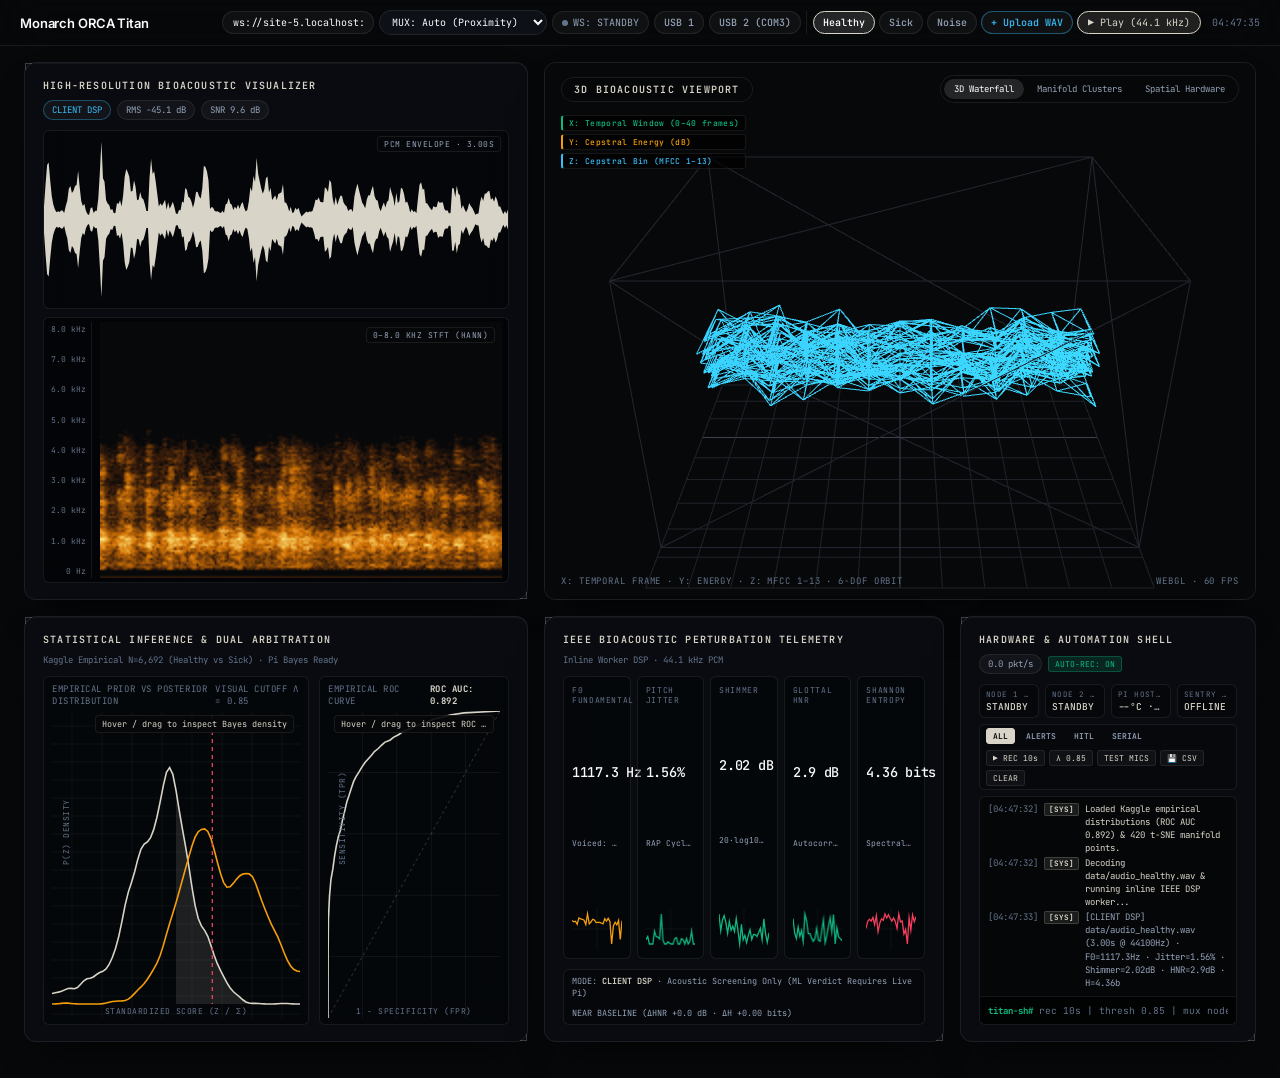
==== index2.html @ e2b6e558 "feat(frontend): deploy V14 Titan Sentry index.html and index2.html dashboards with 3D models and aud" ====
<!DOCTYPE html>
<html lang="en">
<head>
<meta charset="UTF-8">
<meta name="viewport" content="width=device-width, initial-scale=1.0, viewport-fit=cover">
<title>Monarch ORCA V14 Titan Sentry · Industrial Bioacoustic HUD</title>
<link rel="preconnect" href="https://fonts.googleapis.com">
<link href="https://fonts.googleapis.com/css2?family=Inter:wght@400;500;600;700&family=JetBrains+Mono:wght@400;500;600&display=swap" rel="stylesheet">
<!-- Local Three.js + Vendor Loaders + Draco (Offline Farm LAN Safe) -->
<script src="vendor/three.min.js"></script>
<script src="vendor/OrbitControls.js"></script>
<script src="vendor/DRACOLoader.js"></script>
<script src="vendor/GLTFLoader.js"></script>

<style>
:root {
  --bg-canvas: #07080a;
  --bg-panel: rgba(11, 14, 20, 0.78);
  --bg-pill: rgba(255, 255, 255, 0.04);
  --border-hairline: rgba(255, 255, 255, 0.08);
  --border-highlight: rgba(255, 255, 255, 0.16);
  --text-main: #f8fafc;
  --text-dim: #94a3b8;
  --text-mute: #64748b;
  --accent-bone: #d8d4c7;
  --accent-amber: #f59e0b;
  --accent-emerald: #10b981;
  --accent-rose: #f43f5e;
  --accent-cyan: #38bdf8;
  --accent-slate: #94a3b8;
  --font-sans: "Inter", -apple-system, BlinkMacSystemFont, "Segoe UI", Roboto, sans-serif;
  --font-mono: "JetBrains Mono", "SF Mono", "Fira Code", Consolas, monospace;
  --radius-panel: 12px;
  --radius-pill: 999px;
}
*, *::before, *::after { box-sizing: border-box; margin: 0; padding: 0; }
html, body {
  min-height: 100vh; height: auto; overflow-x: hidden; overflow-y: auto;
  background-color: var(--bg-canvas);
  color: var(--text-main); font-family: var(--font-sans);
  -webkit-font-smoothing: antialiased;
  padding-left: env(safe-area-inset-left);
  padding-right: env(safe-area-inset-right);
  padding-bottom: env(safe-area-inset-bottom);
}
body { display: flex; flex-direction: column; }
::-webkit-scrollbar { width: 3px; height: 3px; }
::-webkit-scrollbar-track { background: transparent; }
::-webkit-scrollbar-thumb { background: rgba(255, 255, 255, 0.12); border-radius: 99px; }

/* Top Titanium Header */
header {
  flex-shrink: 0; display: flex; justify-content: space-between; align-items: center;
  flex-wrap: wrap; row-gap: 8px; column-gap: 12px;
  padding: 10px 20px; border-bottom: 1px solid var(--border-hairline);
  background: rgba(7, 8, 10, 0.88); backdrop-filter: blur(24px); -webkit-backdrop-filter: blur(24px);
  z-index: 20; position: sticky; top: 0;
}
.brand { display: flex; align-items: center; gap: 12px; flex-shrink: 0; }
.brand h1 { font-size: 13px; font-weight: 600; letter-spacing: -0.01em; color: var(--text-main); white-space: nowrap; }
.brand h1 span { color: var(--accent-bone); font-weight: 400; }
.brand sub {
  font-size: 9px; color: var(--text-mute); font-family: var(--font-mono);
  letter-spacing: 0.08em; text-transform: uppercase; padding-left: 12px;
  border-left: 1px solid var(--border-hairline); white-space: nowrap;
}
.header-status {
  display: flex; align-items: center; justify-content: flex-end; gap: 5px;
  font-size: 10px; font-family: var(--font-mono);
  flex: 1 1 auto; min-width: 0; flex-wrap: wrap; max-width: 100%;
}
.ws-input {
  background: var(--bg-pill); border: 1px solid var(--border-hairline); color: var(--text-main);
  font-family: var(--font-mono); font-size: 10px; padding: 4px 10px; border-radius: var(--radius-pill);
  width: 152px; outline: none; transition: border-color 0.2s; flex-shrink: 0;
}
.ws-input:focus { border-color: var(--accent-bone); }
.select-ctl {
  background: #0d1016; border: 1px solid var(--border-hairline); color: var(--text-main);
  font-family: var(--font-mono); font-size: 10px; padding: 4px 8px; border-radius: var(--radius-pill);
  outline: none; cursor: pointer; flex-shrink: 0; max-width: 168px;
}
.badge {
  display: inline-flex; align-items: center; gap: 5px; padding: 4px 9px; cursor: pointer;
  border-radius: var(--radius-pill); border: 1px solid var(--border-hairline);
  background: var(--bg-pill); font-size: 10px; color: var(--text-dim); transition: all 0.2s;
  flex-shrink: 0; user-select: none;
}
.badge .dot { width: 6px; height: 6px; border-radius: 50%; background: var(--text-mute); }
.badge.live { border-color: rgba(16, 185, 129, 0.4); color: var(--accent-emerald); background: rgba(16, 185, 129, 0.06); }
.badge.live .dot { background: var(--accent-emerald); box-shadow: 0 0 8px var(--accent-emerald); }
.badge.warn .dot { background: var(--accent-amber); }

.btn-ctrl {
  font-family: var(--font-mono); font-size: 10px; font-weight: 500;
  padding: 4px 9px; border-radius: var(--radius-pill); cursor: pointer;
  border: 1px solid var(--border-hairline); background: var(--bg-pill); color: var(--text-dim);
  transition: all 0.2s; flex-shrink: 0;
}
.btn-ctrl:hover { background: rgba(255, 255, 255, 0.08); color: var(--text-main); border-color: var(--border-highlight); }
.btn-ctrl.active { border-color: var(--accent-bone); color: #fff; background: rgba(255, 255, 255, 0.12); }
.btn-ctrl.unsupported { opacity: 0.42; border-style: dashed; }
.sample-group { display: flex; flex-wrap: wrap; align-items: center; gap: 4px; border-left: 1px solid var(--border-hairline); padding-left: 6px; max-width: 100%; min-width: 0; }
.btn-play {
  background: rgba(216, 212, 199, 0.12); border: 1px solid var(--accent-bone); color: var(--accent-bone);
  font-family: var(--font-mono); font-size: 10px; padding: 4px 10px; border-radius: var(--radius-pill);
  cursor: pointer; flex-shrink: 0; transition: all 0.2s;
}
.btn-play:hover { background: var(--accent-bone); color: #07080a; }
#clock { color: var(--text-mute); padding-left: 6px; flex-shrink: 0; }

/* 12-Column Industrial Bento Grid (Exact Desktop Vibe Preserved) */
.main-grid {
  flex: 1; display: grid;
  grid-template-columns: repeat(12, 1fr);
  grid-template-rows: auto auto;
  gap: 16px; padding: 16px 24px 36px; min-height: 900px;
}
.panel {
  display: flex; flex-direction: column; gap: 10px; min-height: 380px; min-width: 0;
  background: var(--bg-panel); backdrop-filter: blur(28px); -webkit-backdrop-filter: blur(28px);
  border: 1px solid var(--border-hairline); border-radius: var(--radius-panel);
  padding: 16px 18px; position: relative;
  box-shadow: inset 0 1px 0 0 rgba(255, 255, 255, 0.04), 0 20px 40px -20px rgba(0, 0, 0, 0.85);
}
.panel-q1, .panel-q2 { min-height: 440px; }
.panel-q3, .panel-q4, .panel-q5 { min-height: 380px; }
.panel::before, .panel::after {
  content: ""; position: absolute; width: 7px; height: 7px; pointer-events: none;
}
.panel::before { top: 0; left: 0; border-top: 1px solid rgba(255,255,255,0.22); border-left: 1px solid rgba(255,255,255,0.22); }
.panel::after { bottom: 0; right: 0; border-bottom: 1px solid rgba(255,255,255,0.22); border-right: 1px solid rgba(255,255,255,0.22); }

/* Bento Cell Placement */
.panel-q1 { grid-column: 1 / 6; grid-row: 1; }
.panel-q2 { grid-column: 6 / 13; grid-row: 1; padding: 0; overflow: hidden; }
.panel-q3 { grid-column: 1 / 6; grid-row: 2; }
.panel-q4 { grid-column: 6 / 10; grid-row: 2; }
.panel-q5 { grid-column: 10 / 13; grid-row: 2; }

.panel-head {
  display: flex; justify-content: space-between; align-items: center; gap: 8px; flex-shrink: 0; flex-wrap: wrap;
}
.panel-head h2 {
  font-size: 10px; font-weight: 600; text-transform: uppercase;
  letter-spacing: 0.12em; color: var(--accent-bone); font-family: var(--font-mono);
}
.panel-meta { font-size: 9px; font-family: var(--font-mono); color: var(--text-mute); }
.badges-row { display: flex; gap: 6px; align-items: center; flex-wrap: wrap; }
.metric-pill {
  font-size: 9px; font-family: var(--font-mono); padding: 3px 8px; border-radius: var(--radius-pill);
  border: 1px solid var(--border-hairline); background: var(--bg-pill); color: var(--text-dim);
}
.metric-pill.mode-live { border-color: rgba(16,185,129,0.35); color: var(--accent-emerald); }
.metric-pill.mode-dsp { border-color: rgba(56,189,248,0.35); color: var(--accent-cyan); }

/* Q1: Bioacoustic Visualizer */
.q1-content {
  flex: 1; display: flex; flex-direction: column; gap: 8px; min-height: 0;
}
.waveform-box {
  flex: 1; min-height: 90px; position: relative; border-radius: 6px;
  background: rgba(0, 0, 0, 0.45); border: 1px solid var(--border-hairline); overflow: hidden;
}
#waveformCanvas { width: 100%; height: 100%; display: block; }
.drop-hint {
  position: absolute; inset: 0; display: none; align-items: center; justify-content: center;
  background: rgba(7, 8, 10, 0.88); border: 1.5px dashed var(--accent-bone);
  font-family: var(--font-mono); font-size: 10px; color: var(--accent-bone);
  letter-spacing: 0.08em; text-transform: uppercase; pointer-events: none; z-index: 10;
  border-radius: 6px;
}
.waveform-box.drag-over .drop-hint { display: flex; }
.q1-mode-tag {
  position: absolute; top: 5px; right: 7px; font-family: var(--font-mono); font-size: 8px;
  padding: 2px 6px; border-radius: 4px; background: rgba(7, 8, 10, 0.82);
  border: 1px solid var(--border-hairline); color: var(--text-dim); pointer-events: none;
  letter-spacing: 0.06em; text-transform: uppercase;
}

.spectrogram-box {
  flex: 1.45; min-height: 150px; display: flex; gap: 8px; position: relative;
  border-radius: 6px; background: rgba(0, 0, 0, 0.55); border: 1px solid var(--border-hairline);
  padding: 4px 6px; overflow: hidden;
}
.freq-scale {
  width: 42px; display: flex; flex-direction: column; justify-content: space-between;
  font-size: 8px; font-family: var(--font-mono); color: var(--text-mute); text-align: right;
  padding: 2px 5px 2px 0; border-right: 1px solid var(--border-hairline); user-select: none; flex-shrink: 0;
}
.spec-canvas-wrap { flex: 1; position: relative; overflow: hidden; height: 100%; min-width: 0; }
#spectrogramCanvas { width: 100%; height: 100%; display: block; image-rendering: pixelated; }

/* Q2: 3D Bioacoustic Viewport */
.panel-q2 .panel-head {
  position: absolute; top: 12px; left: 16px; right: 16px; z-index: 10; pointer-events: none;
}
.panel-q2 .panel-head h2 {
  background: rgba(7, 8, 10, 0.78); backdrop-filter: blur(12px); -webkit-backdrop-filter: blur(12px);
  padding: 5px 12px; border-radius: var(--radius-pill); border: 1px solid var(--border-hairline);
}
.q2-controls-right { display: flex; align-items: center; gap: 6px; pointer-events: auto; flex-wrap: wrap; }
.mode-tabs {
  display: flex; gap: 3px; pointer-events: auto;
  background: rgba(7, 8, 10, 0.78); backdrop-filter: blur(16px); -webkit-backdrop-filter: blur(16px);
  padding: 3px; border-radius: var(--radius-pill); border: 1px solid var(--border-hairline);
}
.mode-tab {
  font-family: var(--font-mono); font-size: 9px; padding: 4px 10px; border-radius: var(--radius-pill);
  background: transparent; color: var(--text-dim); border: none; cursor: pointer; transition: all 0.2s;
}
.mode-tab:hover { color: var(--text-main); }
.mode-tab.active { background: rgba(255, 255, 255, 0.12); color: #fff; }
.orbit-lock-btn {
  display: none; font-family: var(--font-mono); font-size: 9px; padding: 5px 10px;
  border-radius: var(--radius-pill); border: 1px solid var(--border-hairline);
  background: rgba(7, 8, 10, 0.85); color: var(--text-dim); cursor: pointer;
}
.orbit-lock-btn.unlocked { border-color: var(--accent-emerald); color: var(--accent-emerald); }
body.is-coarse .orbit-lock-btn { display: inline-flex; align-items: center; gap: 4px; }

.viewport-3d { position: relative; width: 100%; height: 100%; flex: 1; outline: none; min-height: 440px; }
#threeCanvas { width: 100%; height: 100%; display: block; outline: none; }
body.is-coarse #threeCanvas.scroll-safe { touch-action: pan-y; }
#fallback2DCanvas { position: absolute; inset: 0; width: 100%; height: 100%; display: none; }
.viewport-reticle {
  position: absolute; bottom: 12px; left: 16px; right: 16px; font-family: var(--font-mono);
  font-size: 9px; color: var(--text-mute); pointer-events: none; letter-spacing: 0.10em;
  display: flex; justify-content: space-between; gap: 8px; flex-wrap: wrap;
}
.axis-3d-labels {
  position: absolute; top: 52px; left: 16px; display: flex; flex-direction: column; gap: 3px;
  pointer-events: none; z-index: 10;
}
.axis-3d {
  font-family: var(--font-mono); font-size: 8px; font-weight: 500;
  padding: 2px 6px; border-radius: 3px; background: rgba(0, 0, 0, 0.65);
  border: 1px solid var(--border-hairline); letter-spacing: 0.04em;
}
.axis-3d.x { color: var(--accent-emerald); border-left: 2px solid var(--accent-emerald); }
.axis-3d.y { color: var(--accent-amber); border-left: 2px solid var(--accent-amber); }
.axis-3d.z { color: var(--accent-cyan); border-left: 2px solid var(--accent-cyan); }

/* Q3: Statistical Inference & Dual Arbitration */
.q3-split {
  flex: 1; display: grid; grid-template-columns: 1.4fr 1fr; gap: 10px; min-height: 0;
}
.chart-box {
  display: flex; flex-direction: column; gap: 4px; min-height: 220px; min-width: 0;
  background: rgba(0, 0, 0, 0.4); border: 1px solid var(--border-hairline);
  border-radius: 6px; padding: 6px 8px; position: relative;
}
.chart-title {
  font-size: 9px; font-family: var(--font-mono); color: var(--text-mute);
  text-transform: uppercase; letter-spacing: 0.06em; display: flex; justify-content: space-between; gap: 6px;
}
.chart-canvas-wrap { flex: 1; min-height: 0; position: relative; touch-action: none; }
.chart-canvas-wrap canvas { width: 100%; height: 100%; display: block; cursor: crosshair; }

.axis-lbl-x {
  position: absolute; bottom: 2px; left: 50%; transform: translateX(-50%);
  font-family: var(--font-mono); font-size: 8px; color: var(--text-mute);
  text-transform: uppercase; letter-spacing: 0.06em; pointer-events: none; white-space: nowrap;
}
.axis-lbl-y {
  position: absolute; top: 50%; left: 14px; transform: translateY(-50%) rotate(-90deg);
  transform-origin: left center; font-family: var(--font-mono); font-size: 8px;
  color: var(--text-mute); text-transform: uppercase; letter-spacing: 0.06em; pointer-events: none; white-space: nowrap;
}
.chart-inspect-badge {
  position: absolute; top: 4px; right: 6px; max-width: calc(100% - 12px);
  background: rgba(7, 8, 10, 0.92); border: 1px solid var(--border-hairline);
  padding: 2px 6px; border-radius: 4px; font-family: var(--font-mono); font-size: 8.5px;
  color: var(--accent-bone); pointer-events: none; z-index: 5; white-space: nowrap;
  overflow: hidden; text-overflow: ellipsis;
}

/* Q4: IEEE Bioacoustic Perturbation Telemetry Cards */
.perturbation-grid {
  flex: 1; display: grid; grid-template-columns: repeat(5, 1fr); gap: 6px; min-height: 0;
}
.p-card {
  display: flex; flex-direction: column; justify-content: space-between; min-width: 0;
  background: rgba(0, 0, 0, 0.4); border: 1px solid var(--border-hairline);
  border-radius: 6px; padding: 8px; position: relative; min-height: 0;
}
.p-name { font-size: 8px; font-family: var(--font-mono); color: var(--text-mute); text-transform: uppercase; letter-spacing: 0.08em; }
.p-val { font-size: 13.5px; font-weight: 500; font-family: var(--font-mono); color: var(--text-main); letter-spacing: -0.02em; margin: 2px 0; white-space: nowrap; }
.p-sub { font-size: 8px; font-family: var(--font-mono); color: var(--text-dim); white-space: nowrap; overflow: hidden; text-overflow: ellipsis; }
.p-sparkline-wrap { height: 42px; width: 100%; margin-top: 4px; position: relative; }
.p-sparkline-wrap canvas { width: 100%; height: 100%; display: block; }
.screening-strip {
  display: flex; justify-content: space-between; align-items: center; gap: 8px;
  padding: 5px 8px; border-radius: 6px; background: rgba(0, 0, 0, 0.35);
  border: 1px solid var(--border-hairline); font-family: var(--font-mono); font-size: 8.5px;
  color: var(--text-dim); flex-shrink: 0; flex-wrap: wrap;
}
.screening-strip strong { color: var(--accent-bone); font-weight: 600; }
.screening-strip.alarm { border-color: rgba(244, 63, 94, 0.45); background: rgba(244, 63, 94, 0.08); }
.screening-strip.alarm strong { color: var(--accent-rose); }
.screening-strip.live-ok { border-color: rgba(16, 185, 129, 0.35); background: rgba(16, 185, 129, 0.06); }
.screening-strip.live-ok strong { color: var(--accent-emerald); }

/* Q5: Hardware Status & Automation Terminal Shell */
.q5-stack {
  flex: 1; display: flex; flex-direction: column; gap: 6px; min-height: 0;
}
.hw-strip {
  display: grid; grid-template-columns: repeat(4, 1fr); gap: 6px; flex-shrink: 0;
}
.hw-card {
  background: rgba(0, 0, 0, 0.35); border: 1px solid var(--border-hairline);
  border-radius: 6px; padding: 4px 6px; font-family: var(--font-mono); min-width: 0;
}
.hw-card .hw-lbl { font-size: 7.5px; color: var(--text-mute); text-transform: uppercase; letter-spacing: 0.05em; white-space: nowrap; overflow: hidden; text-overflow: ellipsis; }
.hw-card .hw-val { font-size: 9.5px; color: var(--accent-bone); font-weight: 500; margin-top: 1px; white-space: nowrap; overflow: hidden; text-overflow: ellipsis; }

/* Inline Dual HITL Banner (Hidden Until Pi Sends hitl.active === true) */
.hitl-banner {
  display: none; align-items: center; justify-content: space-between; gap: 6px; flex-wrap: wrap;
  padding: 5px 8px; border-radius: 6px; flex-shrink: 0;
  background: rgba(245, 158, 11, 0.12); border: 1px solid rgba(245, 158, 11, 0.45);
  font-family: var(--font-mono); font-size: 8.5px; color: var(--accent-amber);
}
.hitl-banner.active { display: flex; }
.hitl-actions { display: flex; gap: 4px; }
.hitl-btn {
  font-family: var(--font-mono); font-size: 8px; font-weight: 600; padding: 2px 7px;
  border-radius: 4px; cursor: pointer; border: 1px solid var(--border-highlight);
  background: rgba(0,0,0,0.55); color: var(--text-main);
}
.hitl-btn.h:hover { border-color: var(--accent-emerald); color: var(--accent-emerald); }
.hitl-btn.s:hover { border-color: var(--accent-rose); color: var(--accent-rose); }
.hitl-btn.n:hover { border-color: var(--accent-slate); color: var(--accent-slate); }

/* Control Strip: Filter Tabs & Macro Bar */
.term-controls-strip {
  display: flex; justify-content: space-between; align-items: center; gap: 6px; flex-shrink: 0; flex-wrap: wrap;
  background: rgba(0, 0, 0, 0.25); border: 1px solid var(--border-hairline); border-radius: 5px; padding: 3px 6px;
}
.term-tab-row { display: flex; gap: 4px; }
.term-tab {
  background: transparent; border: 1px solid transparent; color: var(--text-dim);
  font-family: var(--font-mono); font-size: 8px; font-weight: 600; padding: 2px 6px;
  border-radius: 3px; cursor: pointer; text-transform: uppercase; transition: all 0.15s ease;
}
.term-tab:hover { color: var(--accent-bone); border-color: rgba(255,255,255,0.1); }
.term-tab.active { background: var(--accent-bone); color: #000; border-color: var(--accent-bone); }

.term-macro-row { display: flex; gap: 4px; flex-wrap: wrap; }
.macro-btn {
  background: rgba(255, 255, 255, 0.04); border: 1px solid var(--border-hairline);
  color: var(--accent-bone); font-family: var(--font-mono); font-size: 8px;
  padding: 2px 6px; border-radius: 3px; cursor: pointer; transition: all 0.15s ease;
  white-space: nowrap;
}
.macro-btn:hover { background: rgba(255, 255, 255, 0.1); border-color: var(--accent-bone); }
.macro-btn:active { transform: translateY(1px); }

/* Integrated Terminal Shell */
.terminal-shell {
  flex: 1; min-height: 150px; background: rgba(5, 6, 8, 0.85); border: 1px solid var(--border-hairline);
  border-radius: 6px; display: flex; flex-direction: column; overflow: hidden;
}
.term-log-stream {
  flex: 1; min-height: 0; padding: 6px 8px; font-family: var(--font-mono); font-size: 9px;
  line-height: 1.45; overflow-y: auto; display: flex; flex-direction: column; gap: 2px;
}
.term-line { display: flex; align-items: flex-start; gap: 6px; word-break: break-word; }
.term-line .term-ts { color: var(--text-mute); flex-shrink: 0; }
.term-line .term-tag {
  font-size: 7.5px; font-weight: 700; padding: 0 4px; border-radius: 2px;
  text-transform: uppercase; flex-shrink: 0; line-height: 1.4;
}
.term-tag-sys { background: rgba(216, 212, 199, 0.1); color: var(--accent-bone); border: 1px solid rgba(216, 212, 199, 0.2); }
.term-tag-alarm { background: rgba(244, 63, 94, 0.2); color: var(--accent-rose); border: 1px solid rgba(244, 63, 94, 0.4); }
.term-tag-hitl { background: rgba(245, 158, 11, 0.2); color: var(--accent-amber); border: 1px solid rgba(245, 158, 11, 0.4); }
.term-tag-serial { background: rgba(56, 189, 248, 0.15); color: var(--accent-cyan); border: 1px solid rgba(56, 189, 248, 0.3); }
.term-tag-cmd { background: rgba(16, 185, 129, 0.18); color: var(--accent-emerald); border: 1px solid rgba(16, 185, 129, 0.3); }

.term-msg { flex: 1; color: var(--text-dim); white-space: pre-wrap; }
.term-msg-alarm { color: var(--accent-rose); font-weight: 500; }
.term-msg-cmd { color: var(--accent-emerald); }
.term-msg-info { color: var(--accent-bone); }

/* Interactive CLI Prompt Bar */
.term-cli-bar {
  height: 28px; flex-shrink: 0; display: flex; align-items: center; gap: 6px;
  background: rgba(0, 0, 0, 0.7); border-top: 1px solid var(--border-hairline); padding: 0 8px;
}
.cli-prompt { font-family: var(--font-mono); font-size: 9px; font-weight: 700; color: var(--accent-emerald); user-select: none; }
.term-cli-input {
  flex: 1; background: transparent; border: none; outline: none; min-width: 0;
  font-family: var(--font-mono); font-size: 9.5px; color: var(--accent-bone);
}
.term-cli-input::placeholder { color: var(--text-mute); }

/* Laptop Header Fit (1200px - 1720px) */
@media (max-width: 1720px) {
  .brand sub { display: none; }
}
@media (max-width: 1400px) {
  .brand h1 span { display: none; }
}

/* Tablet Responsive (768px - 1199px) */
@media (max-width: 1199px) {
  header { flex-direction: column; align-items: stretch; padding: 10px 16px; gap: 8px; }
  .header-status { justify-content: flex-start; max-width: 100%; }
  .brand sub { display: none; }
  .brand h1 span { display: inline; }
  .sample-group { border-left: none; padding-left: 0; }
  .main-grid {
    grid-template-columns: repeat(2, 1fr);
    grid-template-rows: auto;
    padding: 12px 16px 28px; gap: 12px; min-height: auto;
  }
  .panel-q1 { grid-column: 1 / 2; grid-row: auto; min-height: 360px; }
  .panel-q2 { grid-column: 2 / 3; grid-row: auto; min-height: 360px; }
  .panel-q3 { grid-column: 1 / 3; grid-row: auto; min-height: 320px; }
  .panel-q4 { grid-column: 1 / 3; grid-row: auto; min-height: 240px; }
  .panel-q5 { grid-column: 1 / 3; grid-row: auto; min-height: 340px; }
  .viewport-3d { min-height: 360px; }
}

/* Mobile Responsive (< 768px — iPhone / Android / Small Screens) */
@media (max-width: 767px) {
  header { padding: 10px 12px; }
  .brand h1 { font-size: 12px; }
  .ws-input { width: 145px; }
  .main-grid {
    display: flex; flex-direction: column; padding: 10px 12px 24px; gap: 12px; min-height: auto;
  }
  .panel { padding: 12px; min-height: auto; }
  .panel-q1 { min-height: 340px; }
  .panel-q2 { min-height: 340px; padding: 0; }
  .viewport-3d { min-height: 340px; }
  .axis-3d-labels { top: 82px; left: 10px; }
  .q3-split { grid-template-columns: 1fr; gap: 8px; }
  .chart-box { min-height: 205px; }
  .perturbation-grid { grid-template-columns: repeat(2, 1fr); }
  .perturbation-grid .p-card:last-child { grid-column: 1 / -1; }
  .hw-strip { grid-template-columns: repeat(2, 1fr); }
  .terminal-shell { min-height: 200px; }
}
</style>
</head>
<body>

<header>
  <div class="brand">
    <h1>Monarch ORCA Titan <span>· Industrial Bioacoustic HUD</span></h1>
    <sub>IEEE 80-DSP · Three.js WebGL · Posterior Bayesian Engine</sub>
  </div>
  <div class="header-status">
    <input type="text" id="wsHost" class="ws-input" placeholder="ws://127.0.0.1:5000" spellcheck="false" title="Raspberry Pi WebSocket Host (saved locally)" />
    <select id="muxSelect" class="select-ctl" title="Audio Ingestion MUX Channel">
      <option value="auto">MUX: Auto (Proximity)</option>
      <option value="force_pi">MUX: Mic 1 (Pi USB)</option>
      <option value="force_node1">MUX: Mic 2 (ESP-1 I2S)</option>
      <option value="force_node2">MUX: Mic 3 (ESP-2 COM3)</option>
    </select>
    <div class="badge" id="wsBadge" title="Click to reconnect"><span class="dot"></span><span id="wsText">WS: STANDBY</span></div>
    <button class="btn-ctrl" id="btnUsb1">USB 1</button>
    <button class="btn-ctrl" id="btnUsb2">USB 2 (COM3)</button>

    <!-- Offline WAV DSP & Custom Upload -->
    <div class="sample-group">
      <button class="btn-ctrl active" data-sample="healthy" id="sampleHealthy">Healthy</button>
      <button class="btn-ctrl" data-sample="sick" id="sampleSick">Sick</button>
      <button class="btn-ctrl" data-sample="noise" id="sampleNoise">Noise</button>
      <button class="btn-ctrl" id="btnUploadWav" title="Upload WAV/MP3/OGG/FLAC for real browser IEEE DSP" style="border-color:rgba(56,189,248,0.4); color:#38bdf8;">+ Upload WAV</button>
      <input type="file" id="audioFileInput" accept=".wav,.mp3,.ogg,.flac,audio/*" style="display:none;" />
      <button class="btn-play" id="btnAudioPlay">▶ Play (16 kHz)</button>
    </div>
    <span id="clock">--:--:--</span>
  </div>
</header>

<div class="main-grid">
  <!-- QUADRANT 1: HIGH-RESOLUTION BIOACOUSTIC VISUALIZER -->
  <div class="panel panel-q1">
    <div class="panel-head">
      <h2>High-Resolution Bioacoustic Visualizer</h2>
      <div class="badges-row">
        <span class="metric-pill mode-dsp" id="badgeSourceMode">CLIENT DSP</span>
        <span class="metric-pill" id="badgeRms">RMS -- dB</span>
        <span class="metric-pill" id="badgeSnr">SNR -- dB</span>
      </div>
    </div>
    <div class="q1-content">
      <div class="waveform-box" id="waveformDropZone" title="Drop WAV/MP3 file here to run browser IEEE DSP">
        <canvas id="waveformCanvas"></canvas>
        <div class="q1-mode-tag" id="q1WaveTag">PCM ENVELOPE</div>
        <div class="drop-hint" id="dropHint">Drop WAV / MP3 to Run IEEE DSP</div>
      </div>
      <div class="spectrogram-box">
        <div class="freq-scale" id="freqScale">
          <span>8 kHz</span><span>7 kHz</span><span>6 kHz</span><span>5 kHz</span>
          <span>4 kHz</span><span>3 kHz</span><span>2 kHz</span><span>1 kHz</span><span>0 Hz</span>
        </div>
        <div class="spec-canvas-wrap">
          <canvas id="spectrogramCanvas"></canvas>
          <div class="q1-mode-tag" id="q1SpecTag">0–8 kHz STFT (HANN)</div>
        </div>
      </div>
    </div>
  </div>

  <!-- QUADRANT 2: 3D BIOACOUSTIC VIEWPORT -->
  <div class="panel panel-q2">
    <div class="panel-head">
      <h2>3D Bioacoustic Viewport</h2>
      <div class="q2-controls-right">
        <button class="orbit-lock-btn" id="btnOrbitLock" title="Enable/disable touch 3D orbit so page scroll stays free">Orbit: OFF</button>
        <div class="mode-tabs">
          <button class="mode-tab active" data-mode="waterfall">3D Waterfall</button>
          <button class="mode-tab" data-mode="manifold">Manifold Clusters</button>
          <button class="mode-tab" data-mode="hardware">Spatial Hardware</button>
        </div>
      </div>
    </div>
    <div class="viewport-3d" id="viewport3D">
      <canvas id="threeCanvas"></canvas>
      <canvas id="fallback2DCanvas"></canvas>
      <div class="axis-3d-labels" id="axis3DLabels">
        <span class="axis-3d x">X: Temporal Window (0–40 frames)</span>
        <span class="axis-3d y">Y: Cepstral Energy (dB)</span>
        <span class="axis-3d z">Z: Cepstral Bin (MFCC 1–13)</span>
      </div>
      <div class="viewport-reticle">
        <span id="reticleLeft">X: TEMPORAL FRAME · Y: ENERGY · Z: MFCC 1–13 · 6-DOF ORBIT</span>
        <span id="reticleRight">WEBGL STANDBY</span>
      </div>
    </div>
  </div>

  <!-- QUADRANT 3: STATISTICAL INFERENCE & DUAL ARBITRATION -->
  <div class="panel panel-q3">
    <div class="panel-head">
      <h2>Statistical Inference &amp; Dual Arbitration</h2>
      <span class="panel-meta" id="q3MetaBadge">Kaggle Empirical N=6,692 (Healthy vs Sick) · Pi Bayes Ready</span>
    </div>
    <div class="q3-split">
      <div class="chart-box">
        <div class="chart-title">
          <span>Empirical Prior vs Posterior Distribution</span>
          <span id="lblThreshold">Visual Cutoff λ = 0.85</span>
        </div>
        <div class="chart-canvas-wrap">
          <canvas id="gaussianCanvas"></canvas>
          <div class="axis-lbl-y">p(z) Density</div>
          <div class="axis-lbl-x">Standardized Score (z / σ)</div>
          <div class="chart-inspect-badge" id="inspectGaussian">Hover / drag to inspect Bayes density</div>
        </div>
      </div>
      <div class="chart-box">
        <div class="chart-title">
          <span>Empirical ROC Curve</span>
          <strong id="lblAuc" style="color:var(--accent-bone)">ROC AUC: --</strong>
        </div>
        <div class="chart-canvas-wrap">
          <canvas id="rocCanvas"></canvas>
          <div class="axis-lbl-y">Sensitivity (TPR)</div>
          <div class="axis-lbl-x">1 - Specificity (FPR)</div>
          <div class="chart-inspect-badge" id="inspectRoc">Hover / drag to inspect ROC point</div>
        </div>
      </div>
    </div>
  </div>

  <!-- QUADRANT 4: IEEE BIOACOUSTIC PERTURBATION TELEMETRY -->
  <div class="panel panel-q4">
    <div class="panel-head">
      <h2>IEEE Bioacoustic Perturbation Telemetry</h2>
      <span class="panel-meta" id="q4MetaBadge">Inline Worker DSP · 200–3000 Hz Avian</span>
    </div>
    <div class="perturbation-grid">
      <div class="p-card">
        <span class="p-name">F0 Fundamental</span>
        <span class="p-val" id="valF0">-- Hz</span>
        <span class="p-sub" id="subVoiced">Voiced: --%</span>
        <div class="p-sparkline-wrap"><canvas id="sparkF0"></canvas></div>
      </div>
      <div class="p-card">
        <span class="p-name">Pitch Jitter</span>
        <span class="p-val" id="valJitter">--%</span>
        <span class="p-sub">RAP Cycle-to-Cycle</span>
        <div class="p-sparkline-wrap"><canvas id="sparkJitter"></canvas></div>
      </div>
      <div class="p-card">
        <span class="p-name">Shimmer</span>
        <span class="p-val" id="valShimmer">-- dB</span>
        <span class="p-sub" id="subShimmer">20·log10 Amplitude</span>
        <div class="p-sparkline-wrap"><canvas id="sparkShimmer"></canvas></div>
      </div>
      <div class="p-card">
        <span class="p-name">Glottal HNR</span>
        <span class="p-val" id="valHnr">-- dB</span>
        <span class="p-sub">Autocorr Boersma</span>
        <div class="p-sparkline-wrap"><canvas id="sparkHnr"></canvas></div>
      </div>
      <div class="p-card">
        <span class="p-name">Shannon Entropy</span>
        <span class="p-val" id="valEntropy">-- bits</span>
        <span class="p-sub" id="subEntropy">Spectral Complexity</span>
        <div class="p-sparkline-wrap"><canvas id="sparkEntropy"></canvas></div>
      </div>
    </div>
    <div class="screening-strip" id="screeningStrip">
      <span id="screeningLeft">MODE: <strong>CLIENT DSP</strong> · Acoustic Screening Only (ML Verdict Requires Live Pi)</span>
      <span id="screeningRight">Deviation vs Healthy: --</span>
    </div>
  </div>

  <!-- QUADRANT 5: HARDWARE TELEMETRY & AUTOMATION SHELL -->
  <div class="panel panel-q5">
    <div class="panel-head">
      <h2>Hardware &amp; Automation Shell</h2>
      <div class="badges-row">
        <span class="metric-pill" id="termPktRate">0.0 pkt/s</span>
        <button class="macro-btn" id="btnAutoRec" style="background:rgba(16,185,129,0.15); color:var(--accent-emerald); border-color:rgba(16,185,129,0.3);">AUTO-REC: ON</button>
      </div>
    </div>
    <div class="q5-stack">
      <div class="hw-strip">
        <div class="hw-card">
          <div class="hw-lbl">Node 1 (ESP-S3)</div>
          <div class="hw-val" id="hwNode1">STANDBY</div>
        </div>
        <div class="hw-card">
          <div class="hw-lbl">Node 2 (COM3)</div>
          <div class="hw-val" id="hwNode2">STANDBY</div>
        </div>
        <div class="hw-card">
          <div class="hw-lbl">Pi Host Load</div>
          <div class="hw-val" id="hwPiLoad">--°C · --%</div>
        </div>
        <div class="hw-card">
          <div class="hw-lbl">Sentry Engine</div>
          <div class="hw-val" id="hwUptime">OFFLINE</div>
        </div>
      </div>

      <!-- Dual HITL Active Learning Bar (visible only when Pi requests verification) -->
      <div class="hitl-banner" id="hitlBanner">
        <span id="hitlText">HITL VERIFY · -- (10s)</span>
        <div class="hitl-actions">
          <button class="hitl-btn h" data-hitl="HEALTHY">H · Healthy</button>
          <button class="hitl-btn s" data-hitl="SICK">S · Sick</button>
          <button class="hitl-btn n" data-hitl="NOISE">N · Noise</button>
        </div>
      </div>

      <div class="term-controls-strip">
        <div class="term-tab-row">
          <button class="term-tab active" data-filter="all">ALL</button>
          <button class="term-tab" data-filter="alerts">ALERTS</button>
          <button class="term-tab" data-filter="hitl">HITL</button>
          <button class="term-tab" data-filter="serial">SERIAL</button>
        </div>
        <div class="term-macro-row">
          <button class="macro-btn" id="macroRec">▶ REC 10s</button>
          <button class="macro-btn" id="macroThresh">λ 0.85</button>
          <button class="macro-btn" id="macroTestMics">TEST MICS</button>
          <button class="macro-btn" id="macroExport">💾 CSV</button>
          <button class="macro-btn" id="macroClear">CLEAR</button>
        </div>
      </div>
      <div class="terminal-shell">
        <div class="term-log-stream" id="termStream"></div>
        <div class="term-cli-bar">
          <span class="cli-prompt">titan-sh#</span>
          <input type="text" class="term-cli-input" id="termCliInput" placeholder="rec 10s | thresh 0.85 | mux node1 | testmics | hitl h | export csv | help" autocomplete="off" spellcheck="false">
        </div>
      </div>
    </div>
  </div>
</div>

<script>
'use strict';

// =============================================================================
// 1. STATE & DEVICE CAPABILITY DETECTION
// =============================================================================
const IS_COARSE_POINTER = window.matchMedia && window.matchMedia('(pointer: coarse)').matches;
if (IS_COARSE_POINTER) document.body.classList.add('is-coarse');

const WAV_SAMPLE_PATHS = {
  healthy: 'data/audio_healthy.wav',
  sick: 'data/audio_sick.wav',
  noise: 'data/audio_noise.wav'
};

const state = {
  ws: null,
  wsConnected: false,
  wsReconnectTimer: null,
  liveMode: false,
  activeSampleKey: 'healthy',
  active3DMode: 'waterfall',
  orbitTouchUnlocked: !IS_COARSE_POINTER,
  webglActive: false,
  viewportVisible: true,
  tabVisible: !document.hidden,
  hardwareLoaded: false,
  hardwareLoading: false,

  // Cached real datasets & browser-computed DSP per WAV
  manifoldPoints: [],
  empiricalData: null,
  empiricalCdf: null,
  dspCache: {},           // key -> real IEEE DSP result computed in-browser from PCM
  healthyBaseline: null,  // reference physical metrics from data/audio_healthy.wav
  audioContext: null,
  audioBuffers: {},
  audioSource: null,
  isAudioPlaying: false,
  playbackProgress: 0.0,

  // Live Pi telemetry state
  decisionThreshold: 0.85,
  liveScoreZ: null,
  liveScoreLabel: '',
  lastLoggedPred: null,
  lastLoggedSource: null,
  lastHeartbeatLog: 0,
  lastAutoRecTime: 0,
  autoRecEnabled: true,
  activeRecTimer: null,
  activeCapturePackets: [],
  wsRingBuffer: [],       // rolling 100-packet (~10s @ 10Hz) live ring buffer
  liveRawWaveform: null,
  liveMelHistory: Array.from({ length: 120 }, () => new Float32Array(64).fill(-65)),
  waterfallFIFO: Array.from({ length: 40 }, () => new Float32Array(13).fill(-55)),
  sparkHistory: { f0: [], jitter: [], shimmer: [], hnr: [], entropy: [] },

  // Terminal & hover state
  terminalFilter: 'all',
  terminalLogs: [],
  cliHistory: [],
  cliHistoryIdx: -1,
  pktTimestamps: [],
  hoverGaussian: null,
  hoverRoc: null
};

// Clock
setInterval(() => {
  const el = document.getElementById('clock');
  if (el) el.textContent = new Date().toLocaleTimeString('en-GB');
}, 1000);

// =============================================================================
// 2. INLINE IEEE BIOACOUSTIC DSP WORKER (ZERO EXTERNAL JS / ZERO PYTHON)
//    - Hann-windowed Cooley-Tukey Radix-2 FFT (N=512 / N=1024)
//    - 26-Band Mel Filterbank + Orthonormal DCT-II -> True 13 MFCCs (40 frames)
//    - YIN F0 (200-3000 Hz Avian Band, Parabolic Sub-Sample Interpolation)
//    - True Cycle-to-Cycle RAP Jitter (%) & 20*log10 Amplitude Shimmer (dB)
//    - Autocorrelation HNR (Boersma 1993, dB) & Shannon Spectral Entropy (bits)
//    - Percentile Noise-Floor SNR (10th percentile floor, exact Pi parity)
// =============================================================================
const DSP_WORKER_SOURCE = `
'use strict';

function fftRadix2(re, im) {
  const n = re.length;
  for (let i = 1, j = 0; i < n; i++) {
    let bit = n >> 1;
    for (; j & bit; bit >>= 1) j ^= bit;
    j ^= bit;
    if (i < j) {
      const tr = re[i]; re[i] = re[j]; re[j] = tr;
      const ti = im[i]; im[i] = im[j]; im[j] = ti;
    }
  }
  for (let len = 2; len <= n; len <<= 1) {
    const ang = -2 * Math.PI / len;
    const wLenRe = Math.cos(ang);
    const wLenIm = Math.sin(ang);
    const half = len >> 1;
    for (let i = 0; i < n; i += len) {
      let wRe = 1.0, wIm = 0.0;
      for (let j = 0; j < half; j++) {
        const uRe = re[i + j], uIm = im[i + j];
        const vRe = re[i + j + half] * wRe - im[i + j + half] * wIm;
        const vIm = re[i + j + half] * wIm + im[i + j + half] * wRe;
        re[i + j] = uRe + vRe;
        im[i + j] = uIm + vIm;
        re[i + j + half] = uRe - vRe;
        im[i + j + half] = uIm - vIm;
        const nextRe = wRe * wLenRe - wIm * wLenIm;
        wIm = wRe * wLenIm + wIm * wLenRe;
        wRe = nextRe;
      }
    }
  }
}

function makeHann(n) {
  const w = new Float32Array(n);
  const denom = Math.max(1, n - 1);
  for (let i = 0; i < n; i++) w[i] = 0.5 * (1.0 - Math.cos((2.0 * Math.PI * i) / denom));
  return w;
}

function hzToMel(hz) { return 2595.0 * Math.log10(1.0 + hz / 700.0); }
function melToHz(mel) { return 700.0 * (Math.pow(10.0, mel / 2595.0) - 1.0); }

function buildMelFilterbank(nFft, sr, nMels, fMin, fMax) {
  const nBins = (nFft >> 1) + 1;
  const melMin = hzToMel(fMin);
  const melMax = hzToMel(Math.min(fMax, sr * 0.5));
  const melPts = new Float32Array(nMels + 2);
  for (let i = 0; i < nMels + 2; i++) {
    melPts[i] = melMin + (i / (nMels + 1)) * (melMax - melMin);
  }
  const binPts = new Float32Array(nMels + 2);
  for (let i = 0; i < nMels + 2; i++) {
    binPts[i] = Math.floor(((nFft + 1) * melToHz(melPts[i])) / sr);
  }
  const filters = [];
  for (let m = 1; m <= nMels; m++) {
    const fLeft = binPts[m - 1];
    const fCenter = binPts[m];
    const fRight = binPts[m + 1];
    const weights = new Float32Array(nBins);
    for (let k = Math.max(0, fLeft); k < Math.min(nBins, fCenter); k++) {
      weights[k] = (k - fLeft) / Math.max(1, fCenter - fLeft);
    }
    for (let k = Math.max(0, fCenter); k <= Math.min(nBins - 1, fRight); k++) {
      weights[k] = (fRight - k) / Math.max(1, fRight - fCenter);
    }
    filters.push(weights);
  }
  return filters;
}

// True YIN (de Cheveigne & Kawahara, 2002) with parabolic interpolation
function yinPitch(frame, sr, fMin, fMax) {
  const len = frame.length;
  const tauMin = Math.max(2, Math.floor(sr / fMax));
  const tauMax = Math.min(Math.floor(len * 0.5) - 1, Math.ceil(sr / fMin));
  if (tauMax <= tauMin + 2) return { f0: 0, period: 0, cmndf: 1.0, voiced: false };

  const W = len - tauMax;
  const diff = new Float32Array(tauMax + 1);
  for (let tau = 1; tau <= tauMax; tau++) {
    let s = 0;
    for (let j = 0; j < W; j++) {
      const d = frame[j] - frame[j + tau];
      s += d * d;
    }
    diff[tau] = s;
  }

  const cmndf = new Float32Array(tauMax + 1);
  cmndf[0] = 1.0;
  let runningSum = 0;
  for (let tau = 1; tau <= tauMax; tau++) {
    runningSum += diff[tau];
    cmndf[tau] = runningSum > 1e-12 ? (diff[tau] * tau) / runningSum : 1.0;
  }

  // First local dip below 0.18, else global minimum in [tauMin, tauMax]
  let bestTau = -1;
  for (let tau = tauMin; tau < tauMax; tau++) {
    if (cmndf[tau] < 0.18) {
      while (tau + 1 < tauMax && cmndf[tau + 1] < cmndf[tau]) tau++;
      bestTau = tau;
      break;
    }
  }
  if (bestTau < 0) {
    let minVal = Infinity;
    bestTau = tauMin;
    for (let tau = tauMin; tau <= tauMax; tau++) {
      if (cmndf[tau] < minVal) { minVal = cmndf[tau]; bestTau = tau; }
    }
  }

  // Parabolic interpolation
  let refinedTau = bestTau;
  if (bestTau > tauMin && bestTau < tauMax) {
    const s0 = cmndf[bestTau - 1], s1 = cmndf[bestTau], s2 = cmndf[bestTau + 1];
    const denom = 2.0 * (2.0 * s1 - s2 - s0);
    if (Math.abs(denom) > 1e-12) {
      const shift = (s2 - s0) / denom;
      if (Math.abs(shift) < 1.0) refinedTau = bestTau + shift;
    }
  }

  const minCmndf = cmndf[bestTau];
  const f0 = sr / Math.max(1.0, refinedTau);
  return { f0, period: refinedTau, cmndf: minCmndf, voiced: minCmndf < 0.35 };
}

// Boersma (1993) Autocorrelation HNR in dB
function autocorrHnr(frame, sr, fMin, fMax) {
  const n = frame.length;
  let mean = 0;
  for (let i = 0; i < n; i++) mean += frame[i];
  mean /= n;

  let r0 = 0;
  const centered = new Float32Array(n);
  for (let i = 0; i < n; i++) {
    const v = frame[i] - mean;
    centered[i] = v;
    r0 += v * v;
  }
  if (r0 < 1e-10) return 0.0;

  const tauMin = Math.max(2, Math.floor(sr / fMax));
  const tauMax = Math.min(n - 2, Math.ceil(sr / fMin));
  let bestRatio = 1e-4;
  for (let tau = tauMin; tau <= tauMax; tau++) {
    let s = 0;
    const lim = n - tau;
    for (let i = 0; i < lim; i++) s += centered[i] * centered[i + tau];
    const norm = s / r0;
    if (norm > bestRatio) bestRatio = norm;
  }
  const r = Math.max(1e-4, Math.min(0.9999, bestRatio));
  return 10.0 * Math.log10(r / (1.0 - r));
}

function analyzePCM(pcm, sr) {
  const maxSamples = Math.min(pcm.length, Math.floor(sr * 5.0));
  const sig = pcm.subarray(0, maxSamples);
  const totalLen = sig.length;

  // 1. Waveform Envelope (300 peaks)
  const waveBins = 300;
  const waveHop = Math.max(1, Math.floor(totalLen / waveBins));
  const waveform = new Float32Array(waveBins);
  for (let i = 0; i < waveBins; i++) {
    const start = i * waveHop;
    const end = Math.min(totalLen, start + waveHop);
    let pk = 0;
    for (let j = start; j < end; j++) {
      const a = Math.abs(sig[j]);
      if (a > pk) pk = a;
    }
    waveform[i] = pk;
  }

  // 2. True RMS (dB) & 10th-Percentile Noise-Floor SNR (dB) (Matches Pi Sentry math)
  const energyWin = Math.max(128, Math.floor(sr * 0.025));
  const energyStep = Math.max(64, Math.floor(energyWin / 2));
  const frameEnergies = [];
  for (let s = 0; s + energyWin <= totalLen; s += energyStep) {
    let sumSq = 0;
    for (let i = 0; i < energyWin; i++) {
      const v = sig[s + i];
      sumSq += v * v;
    }
    frameEnergies.push(sumSq / energyWin);
  }
  let meanPower = 1e-10;
  let noiseFloor = 1e-10;
  if (frameEnergies.length > 0) {
    meanPower = frameEnergies.reduce((a, b) => a + b, 0) / frameEnergies.length;
    const sorted = frameEnergies.slice().sort((a, b) => a - b);
    noiseFloor = Math.max(1e-10, sorted[Math.floor(sorted.length * 0.10)] || 1e-10);
  }
  const rmsDb = 10.0 * Math.log10(meanPower + 1e-10);
  const snrDb = Math.max(-20.0, Math.min(80.0, 10.0 * Math.log10((meanPower + 1e-10) / noiseFloor)));

  // 3. True STFT Spectrogram strictly across Avian 0 - min(8 kHz, sr/2) Band (Hann FFT)
  //    Uses sr-adaptive FFT size so 48 kHz OS-decoded 16 kHz WAVs still fill 100% of 0-8 kHz height
  const specFft = sr >= 32000 ? 2048 : (sr >= 16000 ? 1024 : 512);
  const displayMaxHz = Math.min(8000, sr * 0.5);
  const maxBinIdx = Math.min((specFft >> 1), Math.max(8, Math.round((displayMaxHz * specFft) / sr)));
  const specBins = 128;
  const specSteps = 200;
  const specHann = makeHann(specFft);
  const specRe = new Float32Array(specFft);
  const specIm = new Float32Array(specFft);
  const specGrid = new Uint8Array(specBins * specSteps);
  const specDbRaw = new Float32Array(specBins * specSteps);
  let maxDb = -120.0;
  const specHop = Math.max(1, Math.floor(Math.max(1, totalLen - specFft) / Math.max(1, specSteps - 1)));

  for (let t = 0; t < specSteps; t++) {
    const start = Math.min(Math.max(0, totalLen - specFft), t * specHop);
    specRe.fill(0); specIm.fill(0);
    for (let i = 0; i < specFft && start + i < totalLen; i++) {
      specRe[i] = sig[start + i] * specHann[i];
    }
    fftRadix2(specRe, specIm);
    for (let b = 0; b < specBins; b++) {
      const kF = (b / (specBins - 1)) * maxBinIdx;
      const k0 = Math.floor(kF);
      const k1 = Math.min(maxBinIdx, k0 + 1);
      const frac = kF - k0;
      const p0 = specRe[k0] * specRe[k0] + specIm[k0] * specIm[k0];
      const p1 = specRe[k1] * specRe[k1] + specIm[k1] * specIm[k1];
      const db = 10.0 * Math.log10((p0 * (1 - frac) + p1 * frac) + 1e-12);
      specDbRaw[b * specSteps + t] = db;
      if (db > maxDb) maxDb = db;
    }
  }
  const minDb = maxDb - 62.0;
  const dbSpan = Math.max(1.0, maxDb - minDb);
  for (let i = 0; i < specDbRaw.length; i++) {
    const norm = Math.max(0.0, Math.min(1.0, (specDbRaw[i] - minDb) / dbSpan));
    specGrid[i] = Math.round(norm * 255);
  }

  // 4. Real 40-Frame 13-MFCC Matrix (26-Band Mel Filterbank + DCT-II, sr-adaptive Hann FFT)
  const mfccFft = sr >= 32000 ? 2048 : 1024;
  const nMels = 26;
  const nMfcc = 13;
  const nWaterfall = 40;
  const melFilters = buildMelFilterbank(mfccFft, sr, nMels, 80, displayMaxHz);
  const mfccHann = makeHann(mfccFft);
  const mRe = new Float32Array(mfccFft);
  const mIm = new Float32Array(mfccFft);
  const mfccFrames = [];
  const wfHop = Math.max(1, Math.floor(Math.max(1, totalLen - mfccFft) / Math.max(1, nWaterfall - 1)));
  const nPosBins = (mfccFft >> 1) + 1;

  for (let f = 0; f < nWaterfall; f++) {
    const start = Math.min(Math.max(0, totalLen - mfccFft), f * wfHop);
    mRe.fill(0); mIm.fill(0);
    for (let i = 0; i < mfccFft && start + i < totalLen; i++) {
      mRe[i] = sig[start + i] * mfccHann[i];
    }
    fftRadix2(mRe, mIm);
    const logMel = new Float32Array(nMels);
    for (let m = 0; m < nMels; m++) {
      const filt = melFilters[m];
      let e = 0;
      for (let k = 0; k < nPosBins; k++) {
        if (filt[k] > 0) e += filt[k] * (mRe[k] * mRe[k] + mIm[k] * mIm[k]);
      }
      logMel[m] = Math.log(e + 1e-10);
    }
    const coeffs = new Float32Array(nMfcc);
    for (let c = 0; c < nMfcc; c++) {
      let sum = 0;
      for (let m = 0; m < nMels; m++) {
        sum += logMel[m] * Math.cos((Math.PI * c * (m + 0.5)) / nMels);
      }
      const scale = c === 0 ? Math.sqrt(1.0 / nMels) : Math.sqrt(2.0 / nMels);
      coeffs[c] = sum * scale;
    }
    mfccFrames.push(Array.from(coeffs));
  }

  // 5. Real 30-Frame IEEE Perturbation Trajectories (sr-adaptive ms windows)
  const numFrames = 30;
  const fMin = 200, fMax = 3000;
  const macroHop = Math.max(256, Math.floor(totalLen / numFrames));
  const macroLen = Math.min(totalLen, Math.max(macroHop, Math.round(sr * 0.080)));
  const yinWinLen = Math.min(macroLen, Math.max(512, Math.round(sr * 0.040)));
  const subWinLen = Math.min(macroLen, Math.max(384, Math.round(sr * 0.028)));

  const f0Arr = [], jitArr = [], shimArr = [], hnrArr = [], entArr = [];
  const validF0s = [];
  let voicedCount = 0;
  const entFft = sr >= 32000 ? 2048 : 512;
  const entMaxBin = Math.min((entFft >> 1), Math.max(16, Math.round((displayMaxHz * entFft) / sr)));
  const entHann = makeHann(entFft);
  const eRe = new Float32Array(entFft);
  const eIm = new Float32Array(entFft);

  for (let f = 0; f < numFrames; f++) {
    const start = Math.min(Math.max(0, totalLen - macroLen), f * macroHop);
    const frame = sig.subarray(start, Math.min(totalLen, start + macroLen));

    let rms = 0;
    for (let i = 0; i < frame.length; i++) rms += frame[i] * frame[i];
    rms = Math.sqrt(rms / Math.max(1, frame.length));

    // Sub-frame YIN periods & RMS amplitudes (7 overlapping 28ms windows)
    const subCount = 7;
    const subHop = Math.max(16, Math.floor(Math.max(1, frame.length - subWinLen) / Math.max(1, subCount - 1)));
    const rawPeriods = [];
    const amps = [];

    for (let sIdx = 0; sIdx < subCount; sIdx++) {
      const sStart = Math.min(Math.max(0, frame.length - subWinLen), sIdx * subHop);
      const sub = frame.subarray(sStart, Math.min(frame.length, sStart + subWinLen));
      let sSq = 0;
      for (let i = 0; i < sub.length; i++) sSq += sub[i] * sub[i];
      amps.push(Math.sqrt(sSq / Math.max(1, sub.length)) + 1e-6);
      const yp = yinPitch(sub, sr, fMin, fMax);
      if (yp.voiced && yp.period > 0) rawPeriods.push(yp.period);
    }

    const mainYin = yinPitch(frame.subarray(0, Math.min(frame.length, yinWinLen)), sr, fMin, fMax);
    const isVoiced = mainYin.voiced && rms > 0.0015;
    if (isVoiced) {
      voicedCount++;
      validF0s.push(mainYin.f0);
    }
    f0Arr.push(Number(mainYin.f0.toFixed(1)));

    // True RAP Jitter (%): filter out octave-jump outliers (>30% from median period)
    let jitPct = 0;
    if (rawPeriods.length >= 3) {
      const sortedP = rawPeriods.slice().sort((a, b) => a - b);
      const medT = sortedP[Math.floor(sortedP.length / 2)];
      const cleanP = rawPeriods.filter(p => Math.abs(p - medT) <= 0.30 * medT);
      if (cleanP.length >= 3) {
        const meanT = cleanP.reduce((a, b) => a + b, 0) / cleanP.length;
        let rapSum = 0;
        for (let k = 1; k < cleanP.length - 1; k++) {
          const avg3 = (cleanP[k - 1] + cleanP[k] + cleanP[k + 1]) / 3.0;
          rapSum += Math.abs(cleanP[k] - avg3);
        }
        jitPct = ((rapSum / (cleanP.length - 2)) / Math.max(1e-6, meanT)) * 100.0;
      }
    }
    jitArr.push(Number(Math.min(15.0, Math.max(0.0, jitPct)).toFixed(2)));

    // True Shimmer (dB): mean |20 * log10(A_{k+1} / A_k)|
    let shimDb = 0;
    if (amps.length >= 2) {
      let sSum = 0;
      for (let k = 0; k < amps.length - 1; k++) {
        sSum += Math.abs(20.0 * Math.log10(amps[k + 1] / amps[k]));
      }
      shimDb = sSum / (amps.length - 1);
    }
    shimArr.push(Number(Math.min(18.0, Math.max(0.0, shimDb)).toFixed(2)));

    // True Autocorrelation HNR (Boersma 1993) on 40ms window
    const hnrVal = autocorrHnr(frame.subarray(0, Math.min(frame.length, yinWinLen)), sr, fMin, fMax);
    hnrArr.push(Number(Math.max(-10.0, Math.min(40.0, hnrVal)).toFixed(1)));

    // True Shannon Spectral Entropy (bits) across avian 0 - displayMaxHz band
    eRe.fill(0); eIm.fill(0);
    for (let i = 0; i < entFft && i < frame.length; i++) eRe[i] = frame[i] * entHann[i];
    fftRadix2(eRe, eIm);
    let pSum = 0;
    const psd = new Float32Array(entMaxBin + 1);
    for (let k = 0; k <= entMaxBin; k++) {
      const p = eRe[k] * eRe[k] + eIm[k] * eIm[k];
      psd[k] = p;
      pSum += p;
    }
    let entBits = 0;
    if (pSum > 1e-12) {
      for (let k = 0; k <= entMaxBin; k++) {
        const pn = psd[k] / pSum;
        if (pn > 1e-12) entBits -= pn * Math.log2(pn);
      }
    }
    entArr.push(Number(entBits.toFixed(2)));
  }

  const mean = arr => arr.length ? arr.reduce((a, b) => a + b, 0) / arr.length : 0;
  const nonZeroJit = jitArr.filter(v => v > 0);
  const f0Mean = validF0s.length > 0 ? mean(validF0s) : mean(f0Arr);

  return {
    sampleRate: sr,
    durationSec: pcm.length / sr,
    nyquistHz: displayMaxHz,
    waveform: Array.from(waveform),
    specGrid: specGrid,
    specBins,
    specSteps,
    mfccFrames,
    rmsDb: Number(rmsDb.toFixed(1)),
    snrDb: Number(snrDb.toFixed(1)),
    series: { f0: f0Arr, jitter: jitArr, shimmer: shimArr, hnr: hnrArr, entropy: entArr },
    summary: {
      f0_mean: Number(f0Mean.toFixed(1)),
      voiced_ratio: Number((voicedCount / numFrames).toFixed(3)),
      jitter: Number((nonZeroJit.length ? mean(nonZeroJit) : 0).toFixed(2)),
      shimmer: Number(mean(shimArr).toFixed(2)),
      hnr_db: Number(mean(hnrArr).toFixed(1)),
      spectral_entropy: Number(mean(entArr).toFixed(2))
    }
  };
}

self.onmessage = function(e) {
  const { id, pcm, sr } = e.data;
  try {
    const res = analyzePCM(pcm, sr);
    self.postMessage({ id, ok: true, result: res }, [res.specGrid.buffer]);
  } catch (err) {
    self.postMessage({ id, ok: false, error: String(err && err.message || err) });
  }
};
`;

let dspWorker = null;
let dspReqId = 0;
const dspPending = new Map();

function initDspWorker() {
  try {
    const blob = new Blob([DSP_WORKER_SOURCE], { type: 'application/javascript' });
    const url = URL.createObjectURL(blob);
    dspWorker = new Worker(url);
    dspWorker.onmessage = e => {
      const { id, ok, result, error } = e.data;
      const entry = dspPending.get(id);
      if (!entry) return;
      dspPending.delete(id);
      if (ok) entry.resolve(result);
      else entry.reject(new Error(error || 'DSP Worker failed'));
    };
    dspWorker.onerror = err => {
      dspWorker = null;
      logTerminal(`Inline DSP Worker fallback (${err.message || 'init'}).`, 'SYS', 'info');
    };
  } catch (e) {
    dspWorker = null;
  }
}

function runBrowserDsp(pcmFloat32, sr) {
  if (!dspWorker) initDspWorker();
  if (dspWorker) {
    return new Promise((resolve, reject) => {
      const id = ++dspReqId;
      dspPending.set(id, { resolve, reject });
      const copy = new Float32Array(pcmFloat32);
      dspWorker.postMessage({ id, pcm: copy, sr }, [copy.buffer]);
    });
  }
  return Promise.reject(new Error('Web Worker unavailable in this browser context.'));
}

// Inverse DCT-II (13 MFCCs -> 64 Log-Mel Envelope Bins for Live Pi WS Spectrogram)
function idct13ToMel64(mfcc13) {
  const out = new Float32Array(64);
  const N = 64;
  for (let m = 0; m < N; m++) {
    let val = 0;
    for (let c = 0; c < Math.min(13, mfcc13.length); c++) {
      const scale = c === 0 ? Math.sqrt(1.0 / N) : Math.sqrt(2.0 / N);
      val += scale * Number(mfcc13[c] || 0) * Math.cos((Math.PI * c * (m + 0.5)) / N);
    }
    out[m] = val;
  }
  return out;
}

// Real 16-bit PCM RIFF WAV Encoder (Zero fake CRC strings; downloads genuine playable .wav)
function encodeWav16Bit(pcmFloat32, sampleRate) {
  const numSamples = pcmFloat32.length;
  const buffer = new ArrayBuffer(44 + numSamples * 2);
  const view = new DataView(buffer);
  const writeStr = (off, str) => { for (let i = 0; i < str.length; i++) view.setUint8(off + i, str.charCodeAt(i)); };

  writeStr(0, 'RIFF');
  view.setUint32(4, 36 + numSamples * 2, true);
  writeStr(8, 'WAVE');
  writeStr(12, 'fmt ');
  view.setUint32(16, 16, true);            // PCM chunk size
  view.setUint16(20, 1, true);             // PCM format
  view.setUint16(22, 1, true);             // Mono
  view.setUint32(24, sampleRate, true);
  view.setUint32(28, sampleRate * 2, true);
  view.setUint16(32, 2, true);
  view.setUint16(34, 16, true);
  writeStr(36, 'data');
  view.setUint32(40, numSamples * 2, true);

  let offset = 44;
  for (let i = 0; i < numSamples; i++, offset += 2) {
    const s = Math.max(-1, Math.min(1, pcmFloat32[i]));
    view.setInt16(offset, s < 0 ? s * 0x8000 : s * 0x7fff, true);
  }
  return new Blob([buffer], { type: 'audio/wav' });
}

// =============================================================================
// 3. AUDIT TRAIL & REAL AUTOMATION TERMINAL SHELL
// =============================================================================
const termStreamEl = document.getElementById('termStream');
const termCliInput = document.getElementById('termCliInput');
const btnAutoRec = document.getElementById('btnAutoRec');
const termPktRateEl = document.getElementById('termPktRate');

function recordRealPacketTick() {
  state.pktTimestamps.push(performance.now());
}

function updatePacketRateDisplay() {
  const now = performance.now();
  while (state.pktTimestamps.length > 0 && now - state.pktTimestamps[0] > 1000) {
    state.pktTimestamps.shift();
  }
  const rate = state.pktTimestamps.length;
  if (termPktRateEl) {
    termPktRateEl.textContent = `${rate.toFixed(1)} pkt/s`;
    termPktRateEl.classList.toggle('mode-live', rate > 0);
  }
}
setInterval(updatePacketRateDisplay, 500);

function escapeHtml(str) {
  return String(str).replace(/&/g, '&amp;').replace(/</g, '&lt;').replace(/>/g, '&gt;');
}

function logTerminal(msg, tag = 'SYS', type = 'info', meta = null) {
  if (tag === 'term-sick') { tag = 'ALARM'; type = 'alarm'; }
  else if (tag === 'term-ok') { tag = 'SYS'; type = 'ok'; }
  else if (tag === 'term-info') { tag = 'SYS'; type = 'info'; }
  else if (tag === 'term-cmd') { tag = 'CMD'; type = 'cmd'; }

  const cleanTag = String(tag).toUpperCase();
  const cat = (cleanTag === 'ALARM' || type === 'alarm') ? 'alerts' :
              (cleanTag === 'HITL') ? 'hitl' :
              (cleanTag === 'SERIAL' || cleanTag === 'UART') ? 'serial' : 'sys';

  const ts = new Date().toLocaleTimeString('en-GB');
  const record = { ts, tag: cleanTag, cat, type, msg, meta, time: Date.now() };
  state.terminalLogs.push(record);
  if (state.terminalLogs.length > 300) state.terminalLogs.shift();

  const line = document.createElement('div');
  line.className = 'term-line';
  line.dataset.cat = cat;
  line.dataset.tag = cleanTag;

  if (state.terminalFilter !== 'all' && state.terminalFilter !== cat) {
    line.style.display = 'none';
  }

  const tagClass = cleanTag === 'ALARM' ? 'term-tag-alarm' :
                   cleanTag === 'HITL' ? 'term-tag-hitl' :
                   (cleanTag === 'SERIAL' || cleanTag === 'UART') ? 'term-tag-serial' :
                   cleanTag === 'CMD' ? 'term-tag-cmd' : 'term-tag-sys';

  const msgClass = type === 'alarm' ? 'term-msg-alarm' :
                   type === 'cmd' ? 'term-msg-cmd' :
                   type === 'info' ? 'term-msg-info' : 'term-msg';

  line.innerHTML = `<span class="term-ts">[${ts}]</span><span class="term-tag ${tagClass}">[${cleanTag}]</span><span class="term-msg ${msgClass}">${escapeHtml(msg)}</span>`;

  if (termStreamEl) {
    termStreamEl.appendChild(line);
    while (termStreamEl.childNodes.length > 180) termStreamEl.removeChild(termStreamEl.firstChild);
    termStreamEl.scrollTop = termStreamEl.scrollHeight;
  }
}

function downloadBlob(blobOrContent, filename, mimeType) {
  const blob = blobOrContent instanceof Blob ? blobOrContent : new Blob([blobOrContent], { type: mimeType });
  const url = URL.createObjectURL(blob);
  const a = document.createElement('a');
  a.href = url;
  a.download = filename;
  document.body.appendChild(a);
  a.click();
  document.body.removeChild(a);
  setTimeout(() => URL.revokeObjectURL(url), 1000);
}

function triggerLiveAutoRec(reasonLabel) {
  if (!state.autoRecEnabled) return;
  const now = Date.now();
  if (now - state.lastAutoRecTime < 30000) return; // 30s cooldown matching Pi Telegram alert cooldown
  state.lastAutoRecTime = now;

  if (!state.wsConnected || state.wsRingBuffer.length === 0) {
    logTerminal(`AUTO-REC idle: no live Pi ring-buffer packets (${reasonLabel}).`, 'SYS', 'info');
    return;
  }

  const stamp = new Date().toISOString().replace(/[:.]/g, '-').slice(0, 19);
  const fname = `titan_sick_incident_${stamp}.json`;
  const payload = {
    captured_at: new Date().toISOString(),
    trigger: reasonLabel,
    note: 'Live 10Hz Pi telemetry ring buffer (~10s). Full 16kHz WAV archived by Pi in correction_vault/sick/.',
    frame_count: state.wsRingBuffer.length,
    frames: state.wsRingBuffer.slice()
  };
  downloadBlob(JSON.stringify(payload, null, 2), fname, 'application/json');
  logTerminal(`AUTO-REC saved ${payload.frame_count} live frames -> ${fname} (30s cooldown; Pi vaults 16kHz WAV).`, 'SYS', 'ok');
}

function startManualCapture(sec) {
  const durSec = Math.max(1, Math.min(60, parseInt(sec, 10) || 10));

  // Case A: Live Pi WS -> collect real 10Hz WS telemetry packets for durSec seconds
  if (state.wsConnected) {
    if (state.activeRecTimer) {
      logTerminal('Live capture already in progress.', 'SYS', 'info');
      return;
    }
    state.activeCapturePackets = [];
    logTerminal(`Capturing live Pi telemetry burst for ${durSec}s...`, 'SYS', 'info');
    if (btnAutoRec) {
      btnAutoRec.textContent = `CAPTURING (${durSec}s)`;
      btnAutoRec.style.background = 'rgba(244, 63, 94, 0.25)';
      btnAutoRec.style.color = 'var(--accent-rose)';
    }
    state.activeRecTimer = setTimeout(() => {
      state.activeRecTimer = null;
      refreshAutoRecButton();
      const stamp = new Date().toISOString().replace(/[:.]/g, '-').slice(0, 19);
      const fname = `titan_live_burst_${durSec}s_${stamp}.json`;
      const payload = {
        captured_at: new Date().toISOString(),
        duration_sec: durSec,
        frame_count: state.activeCapturePackets.length,
        frames: state.activeCapturePackets.slice()
      };
      downloadBlob(JSON.stringify(payload, null, 2), fname, 'application/json');
      logTerminal(`Live capture saved: ${fname} (${payload.frame_count} real WS frames).`, 'SYS', 'ok');
      state.activeCapturePackets = [];
    }, durSec * 1000);
    return;
  }

  // Case B: Offline / Uploaded AudioBuffer -> export real 16-bit RIFF WAV PCM slice
  const buf = state.audioBuffers[state.activeSampleKey];
  if (buf) {
    const sr = buf.sampleRate;
    const ch0 = buf.getChannelData(0);
    const sliceLen = Math.min(ch0.length, Math.floor(sr * durSec));
    const wavBlob = encodeWav16Bit(ch0.subarray(0, sliceLen), sr);
    const stamp = new Date().toISOString().replace(/[:.]/g, '-').slice(0, 19);
    const fname = `titan_pcm_${state.activeSampleKey}_${(sliceLen / sr).toFixed(1)}s_${stamp}.wav`;
    downloadBlob(wavBlob, fname, 'audio/wav');
    logTerminal(`Exported real 16-bit PCM WAV: ${fname} (${(sliceLen / sr).toFixed(2)}s @ ${sr} Hz).`, 'SYS', 'ok');
  } else {
    logTerminal('Capture skipped: no live Pi WS and no decoded WAV buffer loaded.', 'SYS', 'alarm');
  }
}

function refreshAutoRecButton() {
  if (!btnAutoRec || state.activeRecTimer) return;
  btnAutoRec.textContent = state.autoRecEnabled ? 'AUTO-REC: ON' : 'AUTO-REC: OFF';
  btnAutoRec.style.background = state.autoRecEnabled ? 'rgba(16,185,129,0.15)' : 'rgba(255,255,255,0.05)';
  btnAutoRec.style.color = state.autoRecEnabled ? 'var(--accent-emerald)' : 'var(--text-dim)';
  btnAutoRec.style.borderColor = state.autoRecEnabled ? 'rgba(16,185,129,0.3)' : 'var(--border-hairline)';
}

function dispatchHitlLabel(label) {
  const clean = String(label || '').toUpperCase();
  if (!['HEALTHY', 'SICK', 'NOISE'].includes(clean)) return;
  if (state.ws && state.ws.readyState === WebSocket.OPEN) {
    state.ws.send(JSON.stringify({ action: 'confirm_label', label: clean }));
    logTerminal(`HITL confirmation sent to Pi -> ${clean}`, 'HITL', 'ok');
    const banner = document.getElementById('hitlBanner');
    if (banner) banner.classList.remove('active');
  } else {
    logTerminal(`HITL skipped: Pi WebSocket offline (cannot send ${clean}).`, 'HITL', 'alarm');
  }
}

function mapMuxAlias(raw) {
  const k = String(raw || '').toLowerCase();
  if (k === 'auto') return 'auto';
  if (k === 'pi' || k === 'pi_queen' || k === 'mic1' || k === 'force_pi') return 'force_pi';
  if (k === 'node1' || k === 'esp1' || k === 'mic2' || k === 'force_node1') return 'force_node1';
  if (k === 'node2' || k === 'esp2' || k === 'com3' || k === 'mic3' || k === 'force_node2') return 'force_node2';
  return null;
}

function executeCliCommand(rawCmd) {
  const trimmed = String(rawCmd || '').trim();
  if (!trimmed) return;

  state.cliHistory.push(trimmed);
  state.cliHistoryIdx = state.cliHistory.length;
  logTerminal(`titan-sh# ${trimmed}`, 'CMD', 'cmd');

  const parts = trimmed.split(/\s+/);
  const cmd = parts[0].toLowerCase();
  const arg1 = parts[1] || '';

  switch (cmd) {
    case 'help':
      logTerminal(`AUTOMATION SHELL COMMANDS:
  rec [sec]         · Live WS: capture real 10Hz telemetry JSON | Offline: export real 16-bit WAV
  thresh [0.01-0.99]· Move HUD visual Bayes cutoff λ (does not alter Pi cascade threshold)
  mux [auto|pi|node1|node2] · Dispatch set_mux to Raspberry Pi
  testmics          · Trigger Pi 3-Mic Hardware Self-Test (action: test_mics)
  hitl [h|s|n]      · Send Dual HITL confirmation to Pi (action: confirm_label)
  sample [healthy|sick|noise] · Switch offline WAV DSP preview
  autorec [on|off]  · Toggle 10s live ring-buffer dump on Pi SICK alarm (30s cooldown)
  export [csv|json] · Download audit trail log
  clear             · Clear terminal viewport`, 'SYS', 'info');
      break;

    case 'rec':
      startManualCapture(arg1);
      break;

    case 'thresh': {
      const val = parseFloat(arg1);
      if (isNaN(val) || val <= 0.005 || val >= 0.995) {
        logTerminal(`Error: λ must be between 0.01 and 0.99 (got "${arg1}").`, 'SYS', 'alarm');
      } else {
        state.decisionThreshold = val;
        const lbl = document.getElementById('lblThreshold');
        if (lbl) lbl.textContent = `Visual Cutoff λ = ${val.toFixed(2)}`;
        drawGaussianCurve();
        const logit = Math.log(val / (1 - val));
        logTerminal(`HUD visual cutoff λ = ${val.toFixed(2)} (logit ${logit >= 0 ? '+' : ''}${logit.toFixed(2)}σ). Pi cascade threshold unchanged.`, 'SYS', 'ok');
      }
      break;
    }

    case 'sample':
    case 'inject': {
      const key = arg1.toLowerCase();
      if (['healthy', 'sick', 'noise'].includes(key)) {
        state.liveMode = false;
        selectOfflineSample(key);
      } else {
        logTerminal(`Unknown sample "${arg1}". Use: healthy | sick | noise.`, 'SYS', 'alarm');
      }
      break;
    }

    case 'mux': {
      const mapped = mapMuxAlias(arg1);
      if (!mapped) {
        logTerminal(`Invalid MUX "${arg1}". Use: auto | pi | node1 | node2.`, 'SYS', 'alarm');
        break;
      }
      const muxEl = document.getElementById('muxSelect');
      if (muxEl) muxEl.value = mapped;
      if (state.ws && state.ws.readyState === WebSocket.OPEN) {
        state.ws.send(JSON.stringify({ action: 'set_mux', target: mapped }));
        logTerminal(`Dispatched Pi set_mux -> ${mapped}`, 'SYS', 'ok');
      } else {
        logTerminal(`MUX set locally to ${mapped} (Pi WS offline; will apply when connected).`, 'SYS', 'info');
      }
      break;
    }

    case 'testmics':
      if (state.ws && state.ws.readyState === WebSocket.OPEN) {
        state.ws.send(JSON.stringify({ action: 'test_mics' }));
        logTerminal('Dispatched action: test_mics -> check Raspberry Pi console for 3-mic self-test.', 'SYS', 'ok');
      } else {
        logTerminal('Cannot run testmics: Pi WebSocket offline.', 'SYS', 'alarm');
      }
      break;

    case 'hitl': {
      const map = { h: 'HEALTHY', healthy: 'HEALTHY', s: 'SICK', sick: 'SICK', n: 'NOISE', noise: 'NOISE' };
      const lbl = map[arg1.toLowerCase()];
      if (!lbl) logTerminal('Use: hitl h | hitl s | hitl n', 'HITL', 'alarm');
      else dispatchHitlLabel(lbl);
      break;
    }

    case 'export':
      exportAuditTrail((arg1 || 'csv').toLowerCase());
      break;

    case 'autorec':
      if (arg1 === 'off' || arg1 === '0') state.autoRecEnabled = false;
      else if (arg1 === 'on' || arg1 === '1') state.autoRecEnabled = true;
      else state.autoRecEnabled = !state.autoRecEnabled;
      refreshAutoRecButton();
      logTerminal(`Live SICK auto-capture: ${state.autoRecEnabled ? 'ENABLED' : 'DISABLED'}`, 'SYS', 'info');
      break;

    case 'clear':
      if (termStreamEl) termStreamEl.innerHTML = '';
      logTerminal('Terminal viewport cleared.', 'SYS', 'info');
      break;

    default:
      logTerminal(`Unknown command "${cmd}". Type "help".`, 'SYS', 'alarm');
  }
}

function exportAuditTrail(format = 'csv') {
  const stamp = new Date().toISOString().replace(/[:.]/g, '-').slice(0, 19);
  if (format === 'json') {
    downloadBlob(JSON.stringify(state.terminalLogs, null, 2), `titan_audit_${stamp}.json`, 'application/json');
    logTerminal(`Exported ${state.terminalLogs.length} records to titan_audit_${stamp}.json`, 'SYS', 'ok');
  } else {
    let csv = 'Timestamp,Tag,Category,Type,Message\n';
    state.terminalLogs.forEach(r => {
      const escaped = String(r.msg || '').replace(/"/g, '""');
      csv += `"${r.ts}","${r.tag}","${r.cat}","${r.type}","${escaped}"\n`;
    });
    downloadBlob(csv, `titan_audit_${stamp}.csv`, 'text/csv');
    logTerminal(`Exported ${state.terminalLogs.length} records to titan_audit_${stamp}.csv`, 'SYS', 'ok');
  }
}

// =============================================================================
// 4. LOAD STATIC EMPIRICAL KAGGLE DISTRIBUTIONS + MANIFOLD + REAL WAV DSP
// =============================================================================
function buildEmpiricalTailCdf(emp) {
  if (!emp?.centers?.length || !emp?.healthy_density?.length || !emp?.sick_density?.length) return null;
  const c = emp.centers;
  const h = emp.healthy_density;
  const s = emp.sick_density;
  const n = c.length;
  const hTail = new Float64Array(n);
  const sTail = new Float64Array(n);
  let hSum = 0, sSum = 0;
  for (let i = n - 1; i >= 0; i--) {
    const dx = i < n - 1 ? (c[i + 1] - c[i]) : (c[i] - c[i - 1]);
    hSum += h[i] * dx;
    sSum += s[i] * dx;
    hTail[i] = hSum;
    sTail[i] = sSum;
  }
  const hTot = hSum || 1.0;
  const sTot = sSum || 1.0;
  for (let i = 0; i < n; i++) {
    hTail[i] /= hTot;
    sTail[i] /= sTot;
  }
  return { centers: c, hDens: h, sDens: s, hTail, sTail };
}

async function initTelemetry() {
  initDspWorker();

  // Load real Kaggle empirical densities/ROC and 3D t-SNE manifold coordinates
  try {
    const [eRes, tRes] = await Promise.all([
      fetch('data/empirical_distributions.json').then(r => r.ok ? r.json() : null).catch(() => null),
      fetch('data/showcase_telemetry.json').then(r => r.ok ? r.json() : null).catch(() => null)
    ]);
    if (eRes) {
      state.empiricalData = eRes;
      state.empiricalCdf = buildEmpiricalTailCdf(eRes);
    }
    if (tRes?.manifold_points) {
      state.manifoldPoints = tRes.manifold_points;
    }
    if (eRes) {
      logTerminal(`Loaded Kaggle empirical distributions (ROC AUC ${Number(eRes.auc || 0).toFixed(3)}) & ${state.manifoldPoints.length} t-SNE manifold points.`, 'SYS', 'info');
    } else if (location.protocol === 'file:') {
      logTerminal('Opened via file:// — browser blocks fetch() of local JSON/WAVs. Drop a WAV file or connect Pi WS, or serve via HTTP.', 'SYS', 'alarm');
    }
  } catch (err) {
    logTerminal(`Static telemetry load warning: ${err.message}`, 'SYS', 'info');
  }

  init3DScene();
  drawGaussianCurve();
  drawRocCurve();

  // Compute genuine inline IEEE DSP on data/audio_healthy.wav directly in browser
  if (location.protocol !== 'file:') {
    await selectOfflineSample('healthy');
  }
}

async function ensureAudioContext() {
  if (!state.audioContext) {
    const AC = window.AudioContext || window.webkitAudioContext;
    if (!AC) throw new Error('Web Audio API unavailable');
    state.audioContext = new AC();
  }
  if (state.audioContext.state === 'suspended') {
    await state.audioContext.resume();
  }
  return state.audioContext;
}

async function decodeWavUrl(url) {
  const res = await fetch(url);
  if (!res.ok) throw new Error(`HTTP ${res.status} fetching ${url}`);
  const arrBuf = await res.arrayBuffer();
  // Use OfflineAudioContext or AudioContext to decode exact native PCM
  const AC = window.AudioContext || window.webkitAudioContext;
  const ctx = state.audioContext || new AC();
  state.audioContext = ctx;
  return await ctx.decodeAudioData(arrBuf);
}

async function selectOfflineSample(sampleKey) {
  state.activeSampleKey = sampleKey;
  state.liveMode = false;
  document.querySelectorAll('.sample-group .btn-ctrl').forEach(b => {
    b.classList.toggle('active', b.dataset.sample === sampleKey);
  });

  if (state.dspCache[sampleKey]) {
    applyBrowserDspResult(sampleKey, state.dspCache[sampleKey], WAV_SAMPLE_PATHS[sampleKey] || sampleKey);
    return;
  }

  const url = WAV_SAMPLE_PATHS[sampleKey];
  if (!url) return;

  try {
    logTerminal(`Decoding ${url} & running inline IEEE DSP worker...`, 'SYS', 'info');
    const audioBuf = await decodeWavUrl(url);
    state.audioBuffers[sampleKey] = audioBuf;
    const pcm = audioBuf.getChannelData(0);
    const dsp = await runBrowserDsp(pcm, audioBuf.sampleRate);
    state.dspCache[sampleKey] = dsp;
    if (sampleKey === 'healthy') state.healthyBaseline = dsp.summary;
    applyBrowserDspResult(sampleKey, dsp, url);
  } catch (err) {
    logTerminal(`WAV DSP load error (${sampleKey}): ${err.message}`, 'SYS', 'alarm');
  }
}

function updateFreqScaleLabels(nyquistHz, isLiveMel = false) {
  const el = document.getElementById('freqScale');
  if (!el) return;
  if (isLiveMel) {
    el.innerHTML = '<span>M13</span><span>M11</span><span>M9</span><span>M7</span><span>M5</span><span>M3</span><span>M1</span>';
    return;
  }
  const maxKhz = nyquistHz / 1000.0;
  const steps = 8;
  let html = '';
  for (let i = steps; i >= 0; i--) {
    const v = (maxKhz * i) / steps;
    html += `<span>${i === 0 ? '0 Hz' : (v >= 10 ? v.toFixed(0) : v.toFixed(1)) + ' kHz'}</span>`;
  }
  el.innerHTML = html;
}

function computeAcousticScreening(summary) {
  const base = state.healthyBaseline;
  if (!base) {
    return {
      text: `Voiced ${(summary.voiced_ratio * 100).toFixed(0)}% · HNR ${summary.hnr_db.toFixed(1)} dB · Entropy ${summary.spectral_entropy.toFixed(2)} bits`,
      level: 'neutral'
    };
  }
  const dHnr = summary.hnr_db - base.hnr_db;
  const dEnt = summary.spectral_entropy - base.spectral_entropy;
  const dJit = summary.jitter - base.jitter;
  const isAmbient = summary.voiced_ratio < 0.25 && summary.hnr_db < 4.0;
  const elevated = !isAmbient && (dHnr < -3.0 || dJit > 1.5 || dEnt > 0.6);
  const tag = isAmbient ? 'LOW PERIODICITY (AMBIENT)' : (elevated ? 'ELEVATED PERTURBATION' : 'NEAR BASELINE');
  return {
    text: `${tag} (ΔHNR ${dHnr >= 0 ? '+' : ''}${dHnr.toFixed(1)} dB · ΔH ${dEnt >= 0 ? '+' : ''}${dEnt.toFixed(2)} bits)`,
    level: elevated ? 'alarm' : 'neutral'
  };
}

function applyBrowserDspResult(key, dsp, sourceName) {
  const srKhz = (dsp.sampleRate / 1000).toFixed(dsp.sampleRate % 1000 === 0 ? 0 : 1);
  const btnPlay = document.getElementById('btnAudioPlay');
  if (btnPlay && !state.isAudioPlaying) btnPlay.textContent = `▶ Play (${srKhz} kHz)`;

  const modePill = document.getElementById('badgeSourceMode');
  if (modePill) { modePill.textContent = 'CLIENT DSP'; modePill.className = 'metric-pill mode-dsp'; }
  document.getElementById('badgeRms').textContent = `RMS ${dsp.rmsDb.toFixed(1)} dB`;
  document.getElementById('badgeSnr').textContent = `SNR ${dsp.snrDb.toFixed(1)} dB`;
  document.getElementById('q1WaveTag').textContent = `PCM ENVELOPE · ${dsp.durationSec.toFixed(2)}s`;
  document.getElementById('q1SpecTag').textContent = `0–${(dsp.nyquistHz / 1000).toFixed(1)} kHz STFT (HANN)`;
  document.getElementById('q4MetaBadge').textContent = `Inline Worker DSP · ${srKhz} kHz PCM`;
  updateFreqScaleLabels(dsp.nyquistHz, false);

  // Q1 Waveform & Full STFT Spectrogram
  drawWaveformFromArray(dsp.waveform, 0, true);
  renderSpectrogramGrid(dsp.specGrid, dsp.specSteps, dsp.specBins, 0);

  // Q2 Real 40-Frame 13-MFCC Waterfall
  for (let i = 0; i < 40; i++) {
    const f = dsp.mfccFrames[i] || dsp.mfccFrames[dsp.mfccFrames.length - 1];
    state.waterfallFIFO[i] = Float32Array.from(f);
  }
  updateWaterfallGeometry(state.waterfallFIFO);
  if (!state.webglActive) draw2DWaterfallFallback();

  // Q4 Real Perturbation Sparklines & Values
  state.sparkHistory.f0 = [...dsp.series.f0];
  state.sparkHistory.jitter = [...dsp.series.jitter];
  state.sparkHistory.shimmer = [...dsp.series.shimmer];
  state.sparkHistory.hnr = [...dsp.series.hnr];
  state.sparkHistory.entropy = [...dsp.series.entropy];

  document.getElementById('valF0').textContent = `${dsp.summary.f0_mean.toFixed(1)} Hz`;
  document.getElementById('subVoiced').textContent = `Voiced: ${(dsp.summary.voiced_ratio * 100).toFixed(1)}%`;
  document.getElementById('valJitter').textContent = `${dsp.summary.jitter.toFixed(2)}%`;
  document.getElementById('valShimmer').textContent = `${dsp.summary.shimmer.toFixed(2)} dB`;
  document.getElementById('valHnr').textContent = `${dsp.summary.hnr_db.toFixed(1)} dB`;
  document.getElementById('valEntropy').textContent = `${dsp.summary.spectral_entropy.toFixed(2)} bits`;
  initSparklines();

  // Honest Offline Screening Strip (Zero fake ML Queen claims)
  const screen = computeAcousticScreening(dsp.summary);
  const strip = document.getElementById('screeningStrip');
  const sLeft = document.getElementById('screeningLeft');
  const sRight = document.getElementById('screeningRight');
  if (strip && sLeft && sRight) {
    strip.className = 'screening-strip' + (screen.level === 'alarm' ? ' alarm' : '');
    sLeft.innerHTML = `MODE: <strong>CLIENT DSP</strong> · Acoustic Screening Only (ML Verdict Requires Live Pi)`;
    sRight.textContent = screen.text;
  }

  logTerminal(`[CLIENT DSP] ${sourceName} (${dsp.durationSec.toFixed(2)}s @ ${dsp.sampleRate}Hz) · F0=${dsp.summary.f0_mean}Hz · Jitter=${dsp.summary.jitter}% · Shimmer=${dsp.summary.shimmer}dB · HNR=${dsp.summary.hnr_db}dB · H=${dsp.summary.spectral_entropy}b`, 'SYS', 'ok');
}

// =============================================================================
// 5. Q1: WAVEFORM & WARM AMBER SPECTROGRAM RENDERERS (OFFLINE STFT + LIVE MEL)
// =============================================================================
const waveCanvas = document.getElementById('waveformCanvas');
const waveCtx = waveCanvas.getContext('2d');
const specCanvas = document.getElementById('spectrogramCanvas');
const specCtx = specCanvas.getContext('2d');

function drawWaveformFromArray(samples, progress = 0, isEnvelope = true) {
  if (!samples || samples.length === 0) return;
  const w = waveCanvas.clientWidth;
  const h = waveCanvas.clientHeight;
  if (w < 2 || h < 2) return;
  const dpr = Math.min(window.devicePixelRatio || 1, 2);
  waveCanvas.width = Math.round(w * dpr);
  waveCanvas.height = Math.round(h * dpr);
  waveCtx.setTransform(dpr, 0, 0, dpr, 0, 0);
  waveCtx.clearRect(0, 0, w, h);

  // Subtle center reference line
  waveCtx.strokeStyle = 'rgba(255,255,255,0.06)';
  waveCtx.lineWidth = 1;
  waveCtx.beginPath();
  waveCtx.moveTo(0, h / 2); waveCtx.lineTo(w, h / 2);
  waveCtx.stroke();

  const n = samples.length;
  const centerY = h / 2;
  const step = w / Math.max(1, n - 1);

  let maxAbs = 1e-4;
  for (let i = 0; i < n; i++) {
    const a = Math.abs(samples[i]);
    if (a > maxAbs) maxAbs = a;
  }

  if (isEnvelope) {
    // Solid Ivory / Bone Audio Waveform Fill (Exact Locked-in Snap 1 Vibe)
    waveCtx.beginPath();
    for (let i = 0; i < n; i++) {
      const x = i * step;
      const amp = (Math.abs(samples[i]) / maxAbs) * (h * 0.44);
      const y = centerY - amp;
      if (i === 0) waveCtx.moveTo(x, y); else waveCtx.lineTo(x, y);
    }
    for (let i = n - 1; i >= 0; i--) {
      const x = i * step;
      const amp = (Math.abs(samples[i]) / maxAbs) * (h * 0.44);
      const y = centerY + amp;
      waveCtx.lineTo(x, y);
    }
    waveCtx.closePath();
    waveCtx.fillStyle = '#d8d4c7';
    waveCtx.fill();
  } else {
    // Live signed oscilloscope trace from Pi pi_mic.raw[400]
    waveCtx.beginPath();
    waveCtx.strokeStyle = '#d8d4c7';
    waveCtx.lineWidth = 1.3;
    for (let i = 0; i < n; i++) {
      const x = i * step;
      const y = centerY - (samples[i] / maxAbs) * (h * 0.43);
      if (i === 0) waveCtx.moveTo(x, y); else waveCtx.lineTo(x, y);
    }
    waveCtx.stroke();
  }

  if (progress > 0) {
    const px = progress * w;
    waveCtx.strokeStyle = '#ffffff';
    waveCtx.lineWidth = 1.5;
    waveCtx.beginPath();
    waveCtx.moveTo(px, 0); waveCtx.lineTo(px, h);
    waveCtx.stroke();
  }
}

function amberColorLUT(norm) {
  // Exact warm amber/gold colormap (#07080a -> #3c1e0a -> #d97706 -> #fef08a)
  if (norm < 0.25) {
    const k = norm * 4;
    return [Math.round(7 + k * 53), Math.round(8 + k * 22), Math.round(10)];
  } else if (norm < 0.65) {
    const k = (norm - 0.25) / 0.40;
    return [Math.round(60 + k * 157), Math.round(30 + k * 89), Math.round(10 - k * 4)];
  } else {
    const k = (norm - 0.65) / 0.35;
    return [Math.round(217 + k * 37), Math.round(119 + k * 121), Math.round(6 + k * 132)];
  }
}

function renderSpectrogramGrid(gridBytes, timeSteps, bins, progress = 0) {
  if (!specCtx || !gridBytes) return;
  const w = specCanvas.clientWidth;
  const h = specCanvas.clientHeight;
  if (w < 2 || h < 2) return;

  const off = document.createElement('canvas');
  off.width = timeSteps; off.height = bins;
  const offCtx = off.getContext('2d');
  const imgData = offCtx.createImageData(timeSteps, bins);
  const data = imgData.data;

  for (let f = 0; f < bins; f++) {
    const row = bins - 1 - f;
    for (let t = 0; t < timeSteps; t++) {
      const val = gridBytes[f * timeSteps + t] / 255.0;
      const [r, g, b] = amberColorLUT(val);
      const idx = (row * timeSteps + t) * 4;
      data[idx] = r; data[idx + 1] = g; data[idx + 2] = b; data[idx + 3] = 255;
    }
  }
  offCtx.putImageData(imgData, 0, 0);

  const dpr = Math.min(window.devicePixelRatio || 1, 2);
  specCanvas.width = Math.round(w * dpr);
  specCanvas.height = Math.round(h * dpr);
  specCtx.setTransform(dpr, 0, 0, dpr, 0, 0);
  specCtx.imageSmoothingEnabled = true;
  specCtx.drawImage(off, 0, 0, w, h);

  if (progress > 0) {
    const px = progress * w;
    specCtx.strokeStyle = '#ffffff';
    specCtx.lineWidth = 1.5;
    specCtx.beginPath();
    specCtx.moveTo(px, 0); specCtx.lineTo(px, h);
    specCtx.stroke();
  }
}

function renderLiveMelSpectrogram() {
  const cols = state.liveMelHistory.length;
  const bins = 64;
  const grid = new Uint8Array(bins * cols);
  let minV = Infinity, maxV = -Infinity;
  for (let t = 0; t < cols; t++) {
    const col = state.liveMelHistory[t];
    for (let b = 0; b < bins; b++) {
      const v = col[b];
      if (v < minV) minV = v;
      if (v > maxV) maxV = v;
    }
  }
  const span = Math.max(8.0, maxV - minV);
  for (let t = 0; t < cols; t++) {
    const col = state.liveMelHistory[t];
    for (let b = 0; b < bins; b++) {
      const norm = Math.max(0, Math.min(1, (col[b] - minV) / span));
      grid[b * cols + t] = Math.round(norm * 255);
    }
  }
  renderSpectrogramGrid(grid, cols, bins, 0);
}

// =============================================================================
// 6. Q2: THREE.JS 3D BIOACOUSTIC VIEWPORT (LAZY DRACO + RAF GUARD + 2D FALLBACK)
// =============================================================================
let stageScene, stageCamera, stageRenderer, stageControls;
let ribbonMesh, manifoldGroup, hardwareGroup, wireframeBox, gridHelper;
let rafId = null;
const viewportContainer = document.getElementById('viewport3D');
const threeCanvas = document.getElementById('threeCanvas');
const fallback2DCanvas = document.getElementById('fallback2DCanvas');

function enable2DViewportFallback(reason) {
  state.webglActive = false;
  if (threeCanvas) threeCanvas.style.display = 'none';
  if (fallback2DCanvas) fallback2DCanvas.style.display = 'block';
  const rr = document.getElementById('reticleRight');
  if (rr) rr.textContent = `2D FALLBACK (${reason})`;
  draw2DWaterfallFallback();
}

function draw2DWaterfallFallback() {
  if (!fallback2DCanvas) return;
  const ctx = fallback2DCanvas.getContext('2d');
  const w = viewportContainer.clientWidth;
  const h = viewportContainer.clientHeight;
  if (w < 2 || h < 2) return;
  const dpr = Math.min(window.devicePixelRatio || 1, 2);
  fallback2DCanvas.width = Math.round(w * dpr);
  fallback2DCanvas.height = Math.round(h * dpr);
  ctx.setTransform(dpr, 0, 0, dpr, 0, 0);
  ctx.fillStyle = '#07080a';
  ctx.fillRect(0, 0, w, h);

  const fifo = state.waterfallFIFO;
  const rows = fifo.length;
  const cols = 13;
  for (let z = 0; z < rows; z++) {
    const yBase = 80 + (z / rows) * (h - 120);
    ctx.beginPath();
    ctx.strokeStyle = `rgba(56, 189, 248, ${0.18 + 0.72 * (z / rows)})`;
    ctx.lineWidth = 1.1;
    for (let x = 0; x < cols; x++) {
      const px = 40 + (x / (cols - 1)) * (w - 80);
      const norm = Math.max(0, Math.min(1, (fifo[z][x] + 60) / 80));
      const py = yBase - norm * 42;
      if (x === 0) ctx.moveTo(px, py); else ctx.lineTo(px, py);
    }
    ctx.stroke();
  }
}

function startRenderLoop() {
  if (!state.webglActive || rafId !== null) return;
  if (!state.viewportVisible || !state.tabVisible) return;
  function animate() {
    if (!state.webglActive || !state.viewportVisible || !state.tabVisible) {
      rafId = null;
      return;
    }
    rafId = requestAnimationFrame(animate);
    if (stageControls) stageControls.update();
    if (stageRenderer && stageScene && stageCamera) {
      stageRenderer.render(stageScene, stageCamera);
    }
  }
  rafId = requestAnimationFrame(animate);
}

function stopRenderLoop() {
  if (rafId !== null) {
    cancelAnimationFrame(rafId);
    rafId = null;
  }
}

function init3DScene() {
  if (typeof THREE === 'undefined') {
    enable2DViewportFallback('NO THREE.JS');
    return;
  }
  const w = Math.max(100, viewportContainer.clientWidth);
  const h = Math.max(100, viewportContainer.clientHeight);

  try {
    stageRenderer = new THREE.WebGLRenderer({
      canvas: threeCanvas,
      antialias: !IS_COARSE_POINTER,
      alpha: false,
      powerPreference: IS_COARSE_POINTER ? 'low-power' : 'high-performance'
    });
  } catch (err) {
    enable2DViewportFallback('NO WEBGL');
    return;
  }

  state.webglActive = true;
  stageRenderer.setSize(w, h);
  stageRenderer.setPixelRatio(Math.min(window.devicePixelRatio || 1, IS_COARSE_POINTER ? 1.5 : 2));

  threeCanvas.addEventListener('webglcontextlost', e => {
    e.preventDefault();
    stopRenderLoop();
    enable2DViewportFallback('CONTEXT LOST');
  }, false);

  stageScene = new THREE.Scene();
  stageScene.background = new THREE.Color(0x07080a);

  stageCamera = new THREE.PerspectiveCamera(38, w / h, 0.1, 100);
  stageCamera.position.set(0, 3.2, 5.8);

  stageControls = new THREE.OrbitControls(stageCamera, stageRenderer.domElement);
  stageControls.enableDamping = true;
  stageControls.dampingFactor = 0.05;
  stageControls.target.set(0, 0.1, 0);

  if (IS_COARSE_POINTER) {
    stageControls.enabled = false;
    threeCanvas.classList.add('scroll-safe');
  }

  stageScene.add(new THREE.AmbientLight(0xffffff, 0.9));
  const dirLight = new THREE.DirectionalLight(0xfffaf0, 1.4);
  dirLight.position.set(4, 8, 4);
  stageScene.add(dirLight);

  buildWireframeBox();
  buildWaterfallMesh();
  buildManifoldClusters();

  hardwareGroup = new THREE.Group();
  hardwareGroup.visible = false;
  stageScene.add(hardwareGroup);

  const rr = document.getElementById('reticleRight');
  if (rr) rr.textContent = IS_COARSE_POINTER ? 'WEBGL · TOUCH SAFE' : 'WEBGL · 60 FPS';

  // Auto-pause RAF when Q2 scrolls off-screen or browser tab hides
  if ('IntersectionObserver' in window) {
    const io = new IntersectionObserver(entries => {
      state.viewportVisible = entries.some(en => en.isIntersecting);
      if (state.viewportVisible && state.tabVisible) startRenderLoop();
      else stopRenderLoop();
    }, { threshold: 0.05 });
    io.observe(viewportContainer);
  }
  document.addEventListener('visibilitychange', () => {
    state.tabVisible = !document.hidden;
    if (state.viewportVisible && state.tabVisible) startRenderLoop();
    else stopRenderLoop();
  });

  startRenderLoop();
}

function buildWireframeBox() {
  const boxGeo = new THREE.BoxGeometry(3.6, 2.2, 2.8);
  const wireMat = new THREE.MeshBasicMaterial({ color: 0x222630, wireframe: true });
  wireframeBox = new THREE.Mesh(boxGeo, wireMat);
  wireframeBox.position.set(0, 0.1, 0);
  stageScene.add(wireframeBox);

  gridHelper = new THREE.GridHelper(3.6, 12, 0x3e4250, 0x1f2128);
  gridHelper.position.y = -1.0;
  stageScene.add(gridHelper);
}

function buildWaterfallMesh() {
  const N_BINS = 13, N_HIST = 40;
  const geom = new THREE.PlaneGeometry(3.0, 2.4, N_BINS - 1, N_HIST - 1);
  geom.rotateX(-Math.PI / 2.3);

  const mat = new THREE.MeshStandardMaterial({
    color: 0x38bdf8,
    wireframe: true,
    roughness: 0.4,
    metalness: 0.6,
    emissive: 0x06283d
  });
  ribbonMesh = new THREE.Mesh(geom, mat);
  ribbonMesh.position.set(0, 0.1, 0);
  stageScene.add(ribbonMesh);
  updateWaterfallGeometry(state.waterfallFIFO);
}

function updateWaterfallGeometry(fifo) {
  if (!ribbonMesh) return;
  const pos = ribbonMesh.geometry.attributes.position;
  const N_BINS = 13, N_HIST = 40;

  // Per-bin z-normalized range so c[0] (DC log energy) does not dwarf c[1..12] cepstral relief
  const binMin = new Float32Array(N_BINS).fill(Infinity);
  const binMax = new Float32Array(N_BINS).fill(-Infinity);
  for (let z = 0; z < N_HIST; z++) {
    const fr = fifo[z];
    for (let x = 0; x < N_BINS; x++) {
      const v = fr[x];
      if (v < binMin[x]) binMin[x] = v;
      if (v > binMax[x]) binMax[x] = v;
    }
  }
  let idx = 0;
  for (let z = 0; z < N_HIST; z++) {
    const frame = fifo[z];
    for (let x = 0; x < N_BINS; x++) {
      const span = Math.max(2.0, binMax[x] - binMin[x]);
      const norm = Math.max(0, Math.min(1, (frame[x] - binMin[x]) / span));
      pos.setZ(idx, norm * 0.82);
      idx++;
    }
  }
  pos.needsUpdate = true;
}

function buildManifoldClusters() {
  manifoldGroup = new THREE.Group();
  manifoldGroup.visible = false;

  const pts = state.manifoldPoints || [];
  if (pts.length > 0) {
    const sphereGeo = new THREE.SphereGeometry(0.042, 10, 10);
    const matHealthy = new THREE.MeshBasicMaterial({ color: 0xe2ded4 });
    const matSick = new THREE.MeshBasicMaterial({ color: 0xf43f5e });
    const matNoise = new THREE.MeshBasicMaterial({ color: 0x64748b });

    pts.forEach(p => {
      const m = p.c === 1 ? matSick : (p.c === 2 ? matNoise : matHealthy);
      const mesh = new THREE.Mesh(sphereGeo, m);
      mesh.position.set(p.x * 0.9, p.y * 0.9, p.z * 0.9);
      manifoldGroup.add(mesh);
    });
  }
  stageScene.add(manifoldGroup);
}

// Lazy-Load Authentic 6 Draco GLB Models ONLY When User Clicks Spatial Hardware
function loadHardwareModelsOnce() {
  if (state.hardwareLoaded || state.hardwareLoading || !state.webglActive) return;
  state.hardwareLoading = true;
  const rr = document.getElementById('reticleRight');

  const diskGeo = new THREE.CylinderGeometry(4.6, 4.8, 0.08, 64);
  const diskMat = new THREE.MeshStandardMaterial({ color: 0x14171f, metalness: 0.8, roughness: 0.3 });
  const disk = new THREE.Mesh(diskGeo, diskMat);
  disk.position.y = -0.04;
  hardwareGroup.add(disk);

  const gltfLoader = new THREE.GLTFLoader();
  if (THREE.DRACOLoader) {
    const dracoLoader = new THREE.DRACOLoader();
    dracoLoader.setDecoderPath('vendor/draco/');
    gltfLoader.setDRACOLoader(dracoLoader);
  }

  const modelConfigs = [
    { path: 'models/raspberry_pi.glb', pos: [-3.25, 0.06, -0.25], rot: [0, 0, 0], scale: 0.95 },
    { path: 'models/usb_mic.glb', pos: [-1.95, 0.06, 0.30], rot: [0, -0.6, 0], scale: 0.65 },
    { path: 'models/esp32_s3.glb', pos: [-0.75, 0.06, -0.25], rot: [0, 0, 0], scale: 0.85 },
    { path: 'models/inmp441_mic.glb', pos: [0.55, 0.06, 0.30], rot: [0, 0, 0], scale: 0.45 },
    { path: 'models/esp32_devkit_v1.glb', pos: [1.85, 0.06, -0.25], rot: [0, 0, 0], scale: 0.85 },
    { path: 'models/elechouse_vr3.glb', pos: [3.25, 0.06, 0.30], rot: [0, 0, 0], scale: 0.65 }
  ];

  let doneCount = 0;
  if (rr) rr.textContent = `LOADING CAD 0/${modelConfigs.length}...`;

  modelConfigs.forEach(cfg => {
    gltfLoader.load(cfg.path, gltf => {
      const obj = gltf.scene;
      const box = new THREE.Box3().setFromObject(obj);
      const size = box.getSize(new THREE.Vector3());
      const maxDim = Math.max(size.x, size.y, size.z);
      const normFactor = 1.4 / (maxDim || 1);
      obj.scale.setScalar(normFactor * cfg.scale);

      const newBox = new THREE.Box3().setFromObject(obj);
      const center = newBox.getCenter(new THREE.Vector3());
      obj.position.x = cfg.pos[0] - center.x;
      obj.position.y = cfg.pos[1] - newBox.min.y + 0.02;
      obj.position.z = cfg.pos[2] - center.z;
      obj.rotation.set(cfg.rot[0], cfg.rot[1], cfg.rot[2]);

      obj.traverse(child => {
        if (child.isMesh && child.material) {
          child.material.side = THREE.DoubleSide;
          child.material.needsUpdate = true;
        }
      });
      hardwareGroup.add(obj);
      doneCount++;
      if (rr) rr.textContent = doneCount < modelConfigs.length ? `LOADING CAD ${doneCount}/${modelConfigs.length}...` : 'CAD STAGE READY (6/6)';
      if (doneCount === modelConfigs.length) { state.hardwareLoaded = true; state.hardwareLoading = false; }
    }, undefined, () => {
      doneCount++;
      if (doneCount === modelConfigs.length) {
        state.hardwareLoaded = true;
        state.hardwareLoading = false;
        if (rr) rr.textContent = 'CAD STAGE PARTIAL';
      }
    });
  });
}

// 3D Mode Tabs & Mobile Touch Orbit Lock
document.querySelectorAll('.mode-tab[data-mode]').forEach(btn => {
  btn.addEventListener('click', () => {
    document.querySelectorAll('.mode-tab[data-mode]').forEach(b => b.classList.remove('active'));
    btn.classList.add('active');
    state.active3DMode = btn.dataset.mode;

    if (state.active3DMode === 'hardware') loadHardwareModelsOnce();

    if (ribbonMesh) ribbonMesh.visible = (state.active3DMode === 'waterfall');
    if (manifoldGroup) manifoldGroup.visible = (state.active3DMode === 'manifold');
    if (hardwareGroup) hardwareGroup.visible = (state.active3DMode === 'hardware');
    if (wireframeBox) wireframeBox.visible = (state.active3DMode !== 'hardware');
    if (gridHelper) gridHelper.visible = (state.active3DMode !== 'hardware');

    const axisLabels = document.getElementById('axis3DLabels');
    if (axisLabels) {
      if (state.active3DMode === 'waterfall') {
        axisLabels.style.display = 'flex';
        axisLabels.innerHTML = '<span class="axis-3d x">X: Temporal Window (0–40 frames)</span><span class="axis-3d y">Y: Cepstral Energy</span><span class="axis-3d z">Z: Cepstral Bin (MFCC 1–13)</span>';
      } else if (state.active3DMode === 'manifold') {
        axisLabels.style.display = 'flex';
        axisLabels.innerHTML = '<span class="axis-3d x">X: t-SNE Dim 1 (80-DSP)</span><span class="axis-3d y">Y: t-SNE Dim 2</span><span class="axis-3d z">Z: t-SNE Dim 3 (Healthy/Sick/Noise)</span>';
      } else {
        axisLabels.style.display = 'none';
      }
    }
  });
});

document.getElementById('btnOrbitLock')?.addEventListener('click', () => {
  state.orbitTouchUnlocked = !state.orbitTouchUnlocked;
  const btn = document.getElementById('btnOrbitLock');
  if (btn) {
    btn.textContent = state.orbitTouchUnlocked ? 'Orbit: ON' : 'Orbit: OFF';
    btn.classList.toggle('unlocked', state.orbitTouchUnlocked);
  }
  if (stageControls) stageControls.enabled = state.orbitTouchUnlocked;
  threeCanvas.classList.toggle('scroll-safe', !state.orbitTouchUnlocked);
});

// =============================================================================
// 7. Q3: STATISTICAL INFERENCE & EMPIRICAL ROC (TRUE BAYES TAIL INTEGRALS)
// =============================================================================
function drawGaussianCurve() {
  const canvas = document.getElementById('gaussianCanvas');
  if (!canvas) return;
  const ctx = canvas.getContext('2d');
  const w = canvas.clientWidth, h = canvas.clientHeight;
  if (w < 2 || h < 2) return;
  const dpr = Math.min(window.devicePixelRatio || 1, 2);
  canvas.width = Math.round(w * dpr); canvas.height = Math.round(h * dpr);
  ctx.setTransform(dpr, 0, 0, dpr, 0, 0);
  ctx.clearRect(0, 0, w, h);

  // Grid
  ctx.strokeStyle = 'rgba(255,255,255,0.05)';
  ctx.lineWidth = 1;
  ctx.beginPath();
  for (let y = 15; y < h; y += 18) { ctx.moveTo(0, y); ctx.lineTo(w, y); }
  for (let x = 20; x < w; x += 30) { ctx.moveTo(x, 0); ctx.lineTo(x, h); }
  ctx.stroke();

  const centers = state.empiricalData?.centers || [];
  const hDens = state.empiricalData?.healthy_density || [];
  const sDens = state.empiricalData?.sick_density || [];
  if (centers.length === 0 || hDens.length === 0) return;

  const xMin = centers[0], xMax = centers[centers.length - 1];
  const maxDensity = Math.max(...hDens, ...sDens) || 0.45;
  const toScreenX = val => ((val - xMin) / (xMax - xMin)) * w;
  const toScreenY = val => h - 14 - (val / (maxDensity * 1.18)) * (h - 28);

  // Shaded Bayesian overlap right of z = 0
  const thX = toScreenX(0.0);
  ctx.save();
  ctx.beginPath();
  ctx.rect(thX, 0, w - thX, h - 14);
  ctx.clip();
  ctx.beginPath();
  for (let i = 0; i < centers.length; i++) {
    const px = toScreenX(centers[i]);
    const py = toScreenY(hDens[i]);
    if (i === 0) ctx.moveTo(px, py); else ctx.lineTo(px, py);
  }
  ctx.lineTo(w, h - 14); ctx.lineTo(thX, h - 14);
  ctx.fillStyle = 'rgba(216, 212, 199, 0.12)';
  ctx.fill();
  ctx.restore();

  // Healthy empirical density (Bone-White #d8d4c7)
  ctx.beginPath();
  ctx.strokeStyle = '#d8d4c7';
  ctx.lineWidth = 1.6;
  for (let i = 0; i < centers.length; i++) {
    const px = toScreenX(centers[i]), py = toScreenY(hDens[i]);
    if (i === 0) ctx.moveTo(px, py); else ctx.lineTo(px, py);
  }
  ctx.stroke();

  // Sick empirical density (Amber #f59e0b)
  ctx.beginPath();
  ctx.strokeStyle = '#f59e0b';
  ctx.lineWidth = 1.6;
  for (let i = 0; i < centers.length; i++) {
    const px = toScreenX(centers[i]), py = toScreenY(sDens[i]);
    if (i === 0) ctx.moveTo(px, py); else ctx.lineTo(px, py);
  }
  ctx.stroke();

  // Decision threshold cursor bound to state.decisionThreshold (λ)
  const pCut = state.decisionThreshold;
  const logitVal = Math.max(xMin, Math.min(xMax, Math.log(pCut / (1.0 - pCut))));
  const cursorX = toScreenX(logitVal);
  ctx.beginPath();
  ctx.strokeStyle = '#f43f5e';
  ctx.lineWidth = 1.3;
  ctx.setLineDash([4, 4]);
  ctx.moveTo(cursorX, 4); ctx.lineTo(cursorX, h - 14);
  ctx.stroke();
  ctx.setLineDash([]);

  // Live Pi score indicator when Pi WS is streaming
  if (state.liveMode && state.liveScoreZ !== null) {
    const liveX = toScreenX(Math.max(xMin, Math.min(xMax, state.liveScoreZ)));
    ctx.beginPath();
    ctx.strokeStyle = '#10b981';
    ctx.lineWidth = 1.5;
    ctx.moveTo(liveX, 16); ctx.lineTo(liveX, h - 14);
    ctx.stroke();
    ctx.fillStyle = '#10b981';
    ctx.beginPath(); ctx.arc(liveX, 18, 3.2, 0, Math.PI * 2); ctx.fill();
  }

  // Pointer / Touch Crosshair Inspection
  if (state.hoverGaussian) {
    const mx = Math.max(0, Math.min(w, state.hoverGaussian.mx));
    const zScore = xMin + (mx / w) * (xMax - xMin);

    ctx.beginPath();
    ctx.strokeStyle = 'rgba(255, 255, 255, 0.4)';
    ctx.lineWidth = 1;
    ctx.setLineDash([2, 2]);
    ctx.moveTo(mx, 4); ctx.lineTo(mx, h - 14);
    ctx.stroke();
    ctx.setLineDash([]);

    let closestIdx = 0, minDist = Infinity;
    for (let i = 0; i < centers.length; i++) {
      const dist = Math.abs(centers[i] - zScore);
      if (dist < minDist) { minDist = dist; closestIdx = i; }
    }
    const hVal = hDens[closestIdx] || 0;
    const sVal = sDens[closestIdx] || 0;

    ctx.fillStyle = '#d8d4c7';
    ctx.beginPath(); ctx.arc(mx, toScreenY(hVal), 3, 0, Math.PI * 2); ctx.fill();
    ctx.fillStyle = '#f59e0b';
    ctx.beginPath(); ctx.arc(mx, toScreenY(sVal), 3, 0, Math.PI * 2); ctx.fill();

    const pPostSick = (sVal / (sVal + hVal + 1e-9)) * 100;
    const badge = document.getElementById('inspectGaussian');
    if (badge) {
      badge.textContent = `z: ${zScore >= 0 ? '+' : ''}${zScore.toFixed(2)}σ · P(Sick|z): ${pPostSick.toFixed(1)}% · P(Healthy|z): ${(100 - pPostSick).toFixed(1)}%`;
      badge.style.color = pPostSick >= (pCut * 100) ? 'var(--accent-rose)' : 'var(--accent-bone)';
    }
  }
}

function deriveBayesCutoffFromFpr(fpr) {
  const cdf = state.empiricalCdf;
  if (!cdf) return null;
  let bestIdx = 0, minDiff = Infinity;
  for (let i = 0; i < cdf.hTail.length; i++) {
    const d = Math.abs(cdf.hTail[i] - fpr);
    if (d < minDiff) { minDiff = d; bestIdx = i; }
  }
  const z = cdf.centers[bestIdx];
  const s = cdf.sDens[bestIdx];
  const h = cdf.hDens[bestIdx];
  const lambda = s / (s + h + 1e-9);
  return { z, lambda };
}

function drawRocCurve() {
  const canvas = document.getElementById('rocCanvas');
  if (!canvas) return;
  const ctx = canvas.getContext('2d');
  const w = canvas.clientWidth, h = canvas.clientHeight;
  if (w < 2 || h < 2) return;
  const dpr = Math.min(window.devicePixelRatio || 1, 2);
  canvas.width = Math.round(w * dpr); canvas.height = Math.round(h * dpr);
  ctx.setTransform(dpr, 0, 0, dpr, 0, 0);
  ctx.clearRect(0, 0, w, h);

  // Grid
  ctx.strokeStyle = 'rgba(255,255,255,0.06)';
  ctx.lineWidth = 1;
  ctx.beginPath();
  for (let i = 1; i <= 4; i++) {
    const y = (i / 5) * h; ctx.moveTo(0, y); ctx.lineTo(w, y);
    const x = (i / 5) * w; ctx.moveTo(x, 0); ctx.lineTo(x, h);
  }
  ctx.stroke();

  // Chance Diagonal
  ctx.beginPath();
  ctx.strokeStyle = 'rgba(255,255,255,0.18)';
  ctx.setLineDash([3, 3]);
  ctx.moveTo(0, h); ctx.lineTo(w, 0);
  ctx.stroke();
  ctx.setLineDash([]);

  const pts = state.empiricalData?.roc_points || [];
  if (pts.length === 0) return;

  ctx.beginPath();
  ctx.strokeStyle = '#d8d4c7';
  ctx.lineWidth = 1.6;
  for (let i = 0; i < pts.length; i++) {
    const px = pts[i].fpr * w;
    const py = (1.0 - pts[i].tpr) * h;
    if (i === 0) ctx.moveTo(px, py); else ctx.lineTo(px, py);
  }
  ctx.stroke();

  if (state.empiricalData?.auc) {
    document.getElementById('lblAuc').textContent = `ROC AUC: ${Number(state.empiricalData.auc).toFixed(3)}`;
  }

  // Pointer / Touch Inspection with True Tail-Integral Bayes λ (Zero hardcoded 0.85)
  if (state.hoverRoc) {
    const targetFpr = Math.max(0, Math.min(1, state.hoverRoc.mx / w));
    let closestPt = pts[0], minDist = Infinity;
    for (let i = 0; i < pts.length; i++) {
      const d = Math.abs(pts[i].fpr - targetFpr);
      if (d < minDist) { minDist = d; closestPt = pts[i]; }
    }

    const px = closestPt.fpr * w;
    const py = (1.0 - closestPt.tpr) * h;

    ctx.beginPath();
    ctx.strokeStyle = 'rgba(255, 255, 255, 0.4)';
    ctx.lineWidth = 1;
    ctx.setLineDash([2, 2]);
    ctx.moveTo(px, 0); ctx.lineTo(px, h);
    ctx.moveTo(0, py); ctx.lineTo(w, py);
    ctx.stroke();
    ctx.setLineDash([]);

    ctx.fillStyle = '#10b981';
    ctx.beginPath(); ctx.arc(px, py, 3.5, 0, Math.PI * 2); ctx.fill();

    const youdenJ = closestPt.tpr - closestPt.fpr;
    const derived = deriveBayesCutoffFromFpr(closestPt.fpr);
    const badge = document.getElementById('inspectRoc');
    if (badge) {
      const cutStr = derived ? `λ*: ${derived.lambda.toFixed(2)} (z ${derived.z >= 0 ? '+' : ''}${derived.z.toFixed(1)}σ)` : `FPR ${(closestPt.fpr * 100).toFixed(1)}%`;
      badge.textContent = `${cutStr} · TPR: ${(closestPt.tpr * 100).toFixed(1)}% · FPR: ${(closestPt.fpr * 100).toFixed(1)}% · J: ${youdenJ.toFixed(3)}`;
    }
  }
}

// =============================================================================
// 8. Q4: IEEE PERTURBATION SPARKLINES (PURE CRISP 1.3px OSCILLOSCOPE, ZERO GLOW)
// =============================================================================
function initSparklines() {
  ['f0', 'jitter', 'shimmer', 'hnr', 'entropy'].forEach(drawSparkline);
}

function pushSpark(key, value) {
  const arr = state.sparkHistory[key];
  arr.push(value);
  while (arr.length > 30) arr.shift();
  drawSparkline(key);
}

function drawSparkline(key) {
  const canvasId = 'spark' + key.charAt(0).toUpperCase() + key.slice(1);
  const canvas = document.getElementById(canvasId);
  if (!canvas) return;
  const ctx = canvas.getContext('2d');
  const w = canvas.clientWidth, h = canvas.clientHeight;
  if (w < 2 || h < 2) return;
  const dpr = Math.min(window.devicePixelRatio || 1, 2);
  canvas.width = Math.round(w * dpr); canvas.height = Math.round(h * dpr);
  ctx.setTransform(dpr, 0, 0, dpr, 0, 0);
  ctx.clearRect(0, 0, w, h);

  ctx.strokeStyle = 'rgba(255,255,255,0.05)';
  ctx.lineWidth = 1;
  ctx.beginPath();
  ctx.moveTo(0, h / 2); ctx.lineTo(w, h / 2);
  ctx.moveTo(w / 2, 0); ctx.lineTo(w / 2, h);
  ctx.stroke();

  const data = state.sparkHistory[key];
  if (!data || data.length < 2) return;

  const min = Math.min(...data);
  const max = Math.max(...data);
  const span = max - min;

  ctx.beginPath();
  ctx.strokeStyle = key === 'f0' ? '#f59e0b' : (key === 'entropy' ? '#f43f5e' : '#10b981');
  ctx.lineWidth = 1.3;
  ctx.shadowBlur = 0;

  for (let i = 0; i < data.length; i++) {
    const x = (i / (data.length - 1)) * w;
    const norm = span > 1e-4 ? (data[i] - min) / span : 0.5;
    const y = h - 6 - norm * (h - 12);
    if (i === 0) ctx.moveTo(x, y); else ctx.lineTo(x, y);
  }
  ctx.stroke();
}

// =============================================================================
// 9. REAL-TIME PI & ESP32 TELEMETRY INGESTION (EXACT SENTRY V14 PARITY)
// =============================================================================
const LOG2_1025 = Math.log2(1025); // librosa.stft default n_fft=2048 -> 1025 freq bins

function ingestLivePacket(pkt, source = 'WS') {
  if (!pkt || typeof pkt !== 'object') return;
  recordRealPacketTick();
  state.liveMode = true;

  // Store in 10s rolling ring buffer & manual capture buffer
  if (source === 'WS') {
    state.wsRingBuffer.push({ t: Date.now(), pkt });
    while (state.wsRingBuffer.length > 100) state.wsRingBuffer.shift();
    if (state.activeRecTimer) state.activeCapturePackets.push({ t: Date.now(), pkt });
  }

  const modePill = document.getElementById('badgeSourceMode');
  if (modePill) { modePill.textContent = source === 'WS' ? 'PI LIVE WS' : source; modePill.className = 'metric-pill mode-live'; }

  const selectedMic = pkt.selected_mic || 'pi_mic';
  const piMic = pkt.pi_mic || {};
  const n1 = pkt.node1_esp || {};
  const n2 = pkt.node2_esp || {};
  const bio = pkt.bioacoustics || {};

  // 1. Q1 Live Waveform from Pi pi_mic.raw[400]
  if (Array.isArray(piMic.raw) && piMic.raw.length > 8) {
    state.liveRawWaveform = piMic.raw;
    document.getElementById('q1WaveTag').textContent = `PI LIVE WAVE (${selectedMic.toUpperCase()})`;
    drawWaveformFromArray(piMic.raw, 0, false);
  }

  // 2. Active 13-MFCC -> Q2 3D Waterfall + Q1 Live IDCT Log-Mel Spectrogram
  let mfcc = null;
  if (selectedMic === 'node1_esp' && Array.isArray(n1.mfcc) && n1.mfcc.length >= 13) mfcc = n1.mfcc;
  else if (selectedMic === 'node2_esp' && Array.isArray(n2.mfcc) && n2.mfcc.length >= 13) mfcc = n2.mfcc;
  else if (Array.isArray(piMic.proc) && piMic.proc.length >= 13) mfcc = piMic.proc;
  else if (Array.isArray(n1.mfcc) && n1.mfcc.length >= 13) mfcc = n1.mfcc;
  else if (Array.isArray(pkt.mfcc) && pkt.mfcc.length >= 13) mfcc = pkt.mfcc;

  if (mfcc) {
    const f13 = Float32Array.from(mfcc.slice(0, 13).map(Number));
    state.waterfallFIFO.shift();
    state.waterfallFIFO.push(f13);
    updateWaterfallGeometry(state.waterfallFIFO);
    if (!state.webglActive) draw2DWaterfallFallback();

    // Reconstruct 64 Mel bands via IDCT-II for rolling Q1 live spectrogram
    const mel64 = idct13ToMel64(f13);
    state.liveMelHistory.shift();
    state.liveMelHistory.push(mel64);
    document.getElementById('q1SpecTag').textContent = 'LIVE MEL-CEPSTRAL (13-MFCC IDCT)';
    updateFreqScaleLabels(8000, true);
    renderLiveMelSpectrogram();
  }

  // 3. Q1 RMS & SNR Badges
  const rawRms = (selectedMic === 'node1_esp' && n1.rms) ? n1.rms :
                 (selectedMic === 'node2_esp' && n2.rms) ? n2.rms :
                 (piMic.rms !== undefined ? piMic.rms : pkt.rms);
  if (rawRms !== undefined && rawRms !== null) {
    const rmsDb = rawRms > 0 ? (10.0 * Math.log10(Number(rawRms) + 1e-10)) : -90.0;
    document.getElementById('badgeRms').textContent = `RMS ${rmsDb.toFixed(1)} dB`;
  }
  const snrVal = bio.snr_db !== undefined ? bio.snr_db :
                 (selectedMic === 'node1_esp' ? n1.snr : (selectedMic === 'node2_esp' ? n2.snr : undefined));
  if (snrVal !== undefined && snrVal !== null) {
    document.getElementById('badgeSnr').textContent = `SNR ${Number(snrVal).toFixed(1)} dB`;
  }

  // 4. Q4 IEEE Perturbation Cards (Exact Pi -> dB / bits Unit Conversion)
  document.getElementById('q4MetaBadge').textContent = 'Pi 80-DSP Live Stream (Unit-Converted)';
  if (bio.f0_mean !== undefined) {
    const f0 = Number(bio.f0_mean);
    document.getElementById('valF0').textContent = `${f0.toFixed(1)} Hz`;
    pushSpark('f0', f0);
  }
  if (bio.voiced_ratio !== undefined) {
    document.getElementById('subVoiced').textContent = `Voiced: ${(Number(bio.voiced_ratio) * 100).toFixed(1)}%`;
  }
  if (bio.jitter !== undefined) {
    const rawJ = Number(bio.jitter);
    const jitPct = rawJ <= 1.0 ? rawJ * 100.0 : rawJ;
    document.getElementById('valJitter').textContent = `${jitPct.toFixed(2)}%`;
    pushSpark('jitter', jitPct);
  }
  if (bio.shimmer !== undefined) {
    const rawS = Math.max(0, Number(bio.shimmer));
    // Pi computes ratio mean(|diff(rms)|)/rms_mean -> exact dB conversion: 20*log10(1 + ratio)
    const shimDb = 20.0 * Math.log10(1.0 + rawS);
    document.getElementById('valShimmer').textContent = `${shimDb.toFixed(2)} dB`;
    pushSpark('shimmer', shimDb);
  }
  if (bio.hnr_db !== undefined) {
    const hnr = Number(bio.hnr_db);
    document.getElementById('valHnr').textContent = `${hnr.toFixed(1)} dB`;
    pushSpark('hnr', hnr);
  }
  if (bio.spectral_entropy !== undefined) {
    const rawH = Number(bio.spectral_entropy);
    // Pi normalizes entropy by log2(1025) -> recover true Shannon bits
    const entBits = rawH <= 1.05 ? rawH * LOG2_1025 : rawH;
    document.getElementById('valEntropy').textContent = `${entBits.toFixed(2)} bits`;
    pushSpark('entropy', entBits);
  }

  // 5. Q5 Hardware Telemetry (Fixes hwNode2 & Syncs MUX Dropdown)
  if (pkt.hardware) {
    const tC = pkt.hardware.cpu_temp_c !== null && pkt.hardware.cpu_temp_c !== undefined ? `${pkt.hardware.cpu_temp_c}°C` : '--°C';
    const ram = pkt.hardware.ram_percent !== null && pkt.hardware.ram_percent !== undefined ? `${pkt.hardware.ram_percent}%` : '--%';
    document.getElementById('hwPiLoad').textContent = `${tC} · ${ram}`;
  }
  if (n1.status) document.getElementById('hwNode1').textContent = n1.status;
  if (n2.status) document.getElementById('hwNode2').textContent = n2.status;
  if (pkt.uptime) document.getElementById('hwUptime').textContent = `UP: ${pkt.uptime}`;
  if (pkt.active_mux) {
    const muxEl = document.getElementById('muxSelect');
    if (muxEl && document.activeElement !== muxEl) muxEl.value = pkt.active_mux;
  }

  // 6. Dual HITL Active Learning Banner (Exact Pi hitl Schema)
  const hitl = pkt.hitl;
  const hitlBanner = document.getElementById('hitlBanner');
  if (hitlBanner && hitl) {
    if (hitl.active) {
      hitlBanner.classList.add('active');
      const confPct = (Number(hitl.confidence || 0) * 100).toFixed(1);
      document.getElementById('hitlText').textContent = `HITL VERIFY: ${hitl.suggested_class || '?'} (${confPct}%) · ${hitl.timeout_remaining || 0}s`;
    } else {
      hitlBanner.classList.remove('active');
    }
  }

  // 7. Real Pi Verdict, Avian Bayesian Indicator & Live Q3 Score Marker
  const predStr = String(
    piMic.pred ||
    (pkt.pred === 1 ? 'SICK' : (pkt.pred === 0 ? 'HEALTHY' : (pkt.pred === 2 ? 'NOISE' : ''))) ||
    pkt.class ||
    'LISTENING'
  ).toUpperCase();
  const confRaw = Number(piMic.conf !== undefined ? piMic.conf : (pkt.conf || 0));
  const confProb = confRaw > 1.0 ? confRaw / 100.0 : confRaw;
  const diagSource = piMic.diag_source || source;
  const isSick = predStr === 'SICK';

  // Update Q3 live score cursor
  if (predStr === 'SICK' || predStr === 'HEALTHY') {
    const pSick = isSick ? Math.min(0.995, Math.max(0.5, confProb)) : Math.max(0.005, 1.0 - Math.max(0.5, confProb));
    state.liveScoreZ = Math.log(pSick / (1.0 - pSick));
    state.liveScoreLabel = `${predStr} (${(confProb * 100).toFixed(1)}%)`;
    drawGaussianCurve();
  }

  const q3Meta = document.getElementById('q3MetaBadge');
  if (q3Meta && diagSource) {
    q3Meta.textContent = `LIVE ENGINE: ${diagSource}`;
  }

  const strip = document.getElementById('screeningStrip');
  const sLeft = document.getElementById('screeningLeft');
  const sRight = document.getElementById('screeningRight');
  if (strip && sLeft && sRight) {
    strip.className = 'screening-strip ' + (isSick ? 'alarm' : 'live-ok');
    sLeft.innerHTML = `LIVE PI VERDICT: <strong>${escapeHtml(predStr)} (${(confProb * 100).toFixed(1)}%)</strong>`;
    sRight.textContent = `${diagSource} · Active: ${selectedMic}`;
  }

  // Smart Deduplicated Terminal Logging (No 10 Hz Flood!)
  const nowMs = Date.now();
  const stateChanged = (predStr !== state.lastLoggedPred) || (diagSource !== state.lastLoggedSource);
  if (stateChanged || (isSick && nowMs - state.lastHeartbeatLog > 2000) || (nowMs - state.lastHeartbeatLog > 4000)) {
    state.lastLoggedPred = predStr;
    state.lastLoggedSource = diagSource;
    state.lastHeartbeatLog = nowMs;
    const tag = isSick ? 'ALARM' : (source.startsWith('USB') ? 'SERIAL' : 'SYS');
    const type = isSick ? 'alarm' : 'ok';
    logTerminal(`[${source}] ${predStr} (${(confProb * 100).toFixed(1)}%) · ${diagSource} · F0=${Number(bio.f0_mean || 0).toFixed(1)}Hz`, tag, type);
    if (isSick) triggerLiveAutoRec(`${predStr} via ${diagSource}`);
  }
}

// =============================================================================
// 10. CUSTOM WAV / MP3 UPLOAD & AUDIO PLAYBACK
// =============================================================================
const fileInput = document.getElementById('audioFileInput');
const btnUploadWav = document.getElementById('btnUploadWav');
const dropZone = document.getElementById('waveformDropZone');

btnUploadWav?.addEventListener('click', () => fileInput?.click());
fileInput?.addEventListener('change', e => {
  if (e.target.files?.[0]) processCustomAudioFile(e.target.files[0]);
  e.target.value = '';
});

if (dropZone) {
  dropZone.addEventListener('dragover', e => { e.preventDefault(); dropZone.classList.add('drag-over'); });
  dropZone.addEventListener('dragleave', () => dropZone.classList.remove('drag-over'));
  dropZone.addEventListener('drop', e => {
    e.preventDefault();
    dropZone.classList.remove('drag-over');
    if (e.dataTransfer.files?.[0]) processCustomAudioFile(e.dataTransfer.files[0]);
  });
}

async function processCustomAudioFile(file) {
  if (!file) return;
  logTerminal(`Decoding uploaded audio "${file.name}" (${(file.size / 1024).toFixed(1)} KB)...`, 'SYS', 'info');
  try {
    const ctx = await ensureAudioContext();
    const arrBuf = await file.arrayBuffer();
    const audioBuf = await ctx.decodeAudioData(arrBuf);
    state.audioBuffers['custom'] = audioBuf;

    const pcm = audioBuf.getChannelData(0);
    const dsp = await runBrowserDsp(pcm, audioBuf.sampleRate);
    state.dspCache['custom'] = dsp;
    state.activeSampleKey = 'custom';
    state.liveMode = false;

    document.querySelectorAll('.sample-group .btn-ctrl').forEach(b => b.classList.remove('active'));
    btnUploadWav?.classList.add('active');
    applyBrowserDspResult('custom', dsp, file.name);
  } catch (err) {
    logTerminal(`Upload DSP error: ${err.message}`, 'SYS', 'alarm');
  }
}

document.querySelectorAll('.sample-group .btn-ctrl[data-sample]').forEach(btn => {
  btn.addEventListener('click', () => selectOfflineSample(btn.dataset.sample));
});

const btnPlay = document.getElementById('btnAudioPlay');
btnPlay?.addEventListener('click', async () => {
  try {
    const ctx = await ensureAudioContext();
    if (state.isAudioPlaying) {
      if (state.audioSource) { try { state.audioSource.stop(); } catch (e) {} }
      state.isAudioPlaying = false;
      const curSr = state.dspCache[state.activeSampleKey]?.sampleRate || 16000;
      btnPlay.textContent = `▶ Play (${(curSr / 1000).toFixed(0)} kHz)`;
      return;
    }

    if (!state.audioBuffers[state.activeSampleKey] && WAV_SAMPLE_PATHS[state.activeSampleKey]) {
      await selectOfflineSample(state.activeSampleKey);
    }
    const buf = state.audioBuffers[state.activeSampleKey];
    const dsp = state.dspCache[state.activeSampleKey];
    if (!buf || !dsp) {
      logTerminal('No decoded WAV buffer loaded for playback.', 'SYS', 'alarm');
      return;
    }

    const src = ctx.createBufferSource();
    src.buffer = buf;
    src.connect(ctx.destination);
    const startT = ctx.currentTime;
    const dur = buf.duration;
    state.audioSource = src;
    state.isAudioPlaying = true;
    btnPlay.textContent = '⏹ Stop Audio';

    src.onended = () => {
      state.isAudioPlaying = false;
      state.playbackProgress = 0;
      btnPlay.textContent = `▶ Play (${(buf.sampleRate / 1000).toFixed(0)} kHz)`;
      if (!state.liveMode) {
        drawWaveformFromArray(dsp.waveform, 0, true);
        renderSpectrogramGrid(dsp.specGrid, dsp.specSteps, dsp.specBins, 0);
      }
    };
    src.start();

    function trackProgress() {
      if (!state.isAudioPlaying) return;
      const prog = Math.min(1.0, (ctx.currentTime - startT) / Math.max(0.01, dur));
      state.playbackProgress = prog;
      if (!state.liveMode) {
        drawWaveformFromArray(dsp.waveform, prog, true);
        renderSpectrogramGrid(dsp.specGrid, dsp.specSteps, dsp.specBins, prog);
      }
      if (prog < 1.0) requestAnimationFrame(trackProgress);
    }
    requestAnimationFrame(trackProgress);
  } catch (err) {
    logTerminal(`Audio playback error: ${err.message}`, 'SYS', 'alarm');
  }
});

// =============================================================================
// 11. SMART LAN WEBSOCKET AUTOCONNECT & WEB SERIAL (COM3 -> PI RELAY)
// =============================================================================
function getDefaultWsHost() {
  try {
    const saved = localStorage.getItem('titan_ws_host');
    if (saved) return saved;
  } catch (e) {}
  const host = location.hostname;
  if (host && host !== 'localhost' && host !== '127.0.0.1') {
    return `ws://${host}:5000`;
  }
  return 'ws://127.0.0.1:5000';
}

function connectWs(manualTrigger = false) {
  if (state.wsReconnectTimer) { clearTimeout(state.wsReconnectTimer); state.wsReconnectTimer = null; }
  if (state.ws && (state.ws.readyState === WebSocket.OPEN || state.ws.readyState === WebSocket.CONNECTING)) {
    try { state.ws.close(); } catch (e) {}
  }

  const input = document.getElementById('wsHost');
  let url = (input?.value || '').trim() || getDefaultWsHost();
  if (!url.startsWith('ws://') && !url.startsWith('wss://')) url = `ws://${url}`;
  if (input && !input.value.trim()) input.value = url;
  try { localStorage.setItem('titan_ws_host', url); } catch (e) {}

  const badge = document.getElementById('wsBadge');
  const txt = document.getElementById('wsText');
  badge.className = 'badge warn';
  txt.textContent = 'WS: CONNECTING';

  try {
    const ws = new WebSocket(url);
    state.ws = ws;

    ws.onopen = () => {
      state.wsConnected = true;
      badge.className = 'badge live';
      txt.textContent = 'PI WS: LIVE';
      logTerminal(`Connected to Raspberry Pi Sentry -> ${url}`, 'SYS', 'ok');
    };
    ws.onmessage = evt => {
      try {
        const data = JSON.parse(evt.data);
        ingestLivePacket(data, 'WS');
      } catch (e) {}
    };
    ws.onerror = () => {
      state.wsConnected = false;
    };
    ws.onclose = () => {
      const wasConnected = state.wsConnected;
      state.wsConnected = false;
      badge.className = 'badge';
      txt.textContent = 'WS: STANDBY';
      if (wasConnected || manualTrigger) {
        logTerminal(`Pi WS disconnected (${url}). Retrying in 5s...`, 'SYS', 'info');
      }
      state.wsReconnectTimer = setTimeout(() => connectWs(false), 5000);
    };
  } catch (e) {
    state.wsConnected = false;
    badge.className = 'badge warn';
    txt.textContent = 'WS: OFFLINE';
  }
}

document.getElementById('wsHost')?.addEventListener('change', () => connectWs(true));
document.getElementById('wsBadge')?.addEventListener('click', () => connectWs(true));

document.getElementById('muxSelect')?.addEventListener('change', e => {
  const target = e.target.value;
  if (state.ws && state.ws.readyState === WebSocket.OPEN) {
    state.ws.send(JSON.stringify({ action: 'set_mux', target }));
    logTerminal(`MUX dispatched -> ${target}`, 'SYS', 'ok');
  } else {
    logTerminal(`MUX selected (${target}); connect Pi WS to dispatch.`, 'SYS', 'info');
  }
});

// Web Serial API (Graceful Safari / Firefox / Mobile Handling + COM3 -> Pi Relay)
const HAS_WEB_SERIAL = ('serial' in navigator);
if (!HAS_WEB_SERIAL) {
  ['btnUsb1', 'btnUsb2'].forEach(id => {
    const b = document.getElementById(id);
    if (b) {
      b.classList.add('unsupported');
      b.title = 'Web Serial requires Desktop Chrome or Edge (use Pi WebSocket on Safari/Mobile)';
    }
  });
}

async function initSerial(portNum) {
  if (!HAS_WEB_SERIAL) {
    logTerminal(`USB ${portNum} unavailable on this browser (Web Serial requires Desktop Chrome/Edge; use Pi WS on Safari/Mobile).`, 'SERIAL', 'info');
    return;
  }
  try {
    const port = await navigator.serial.requestPort();
    await port.open({ baudRate: 115200 });
    const btn = document.getElementById(portNum === 1 ? 'btnUsb1' : 'btnUsb2');
    btn.classList.add('active');
    btn.textContent = `USB ${portNum} (LIVE)`;
    if (portNum === 2) document.getElementById('hwNode2').textContent = 'COM3 LIVE';
    logTerminal(`Serial USB ${portNum} opened at 115200 baud${portNum === 2 ? ' (Pi WS relay armed)' : ''}.`, 'SERIAL', 'ok');

    const decoder = new TextDecoderStream();
    const reader = port.readable.pipeThrough(decoder).getReader();
    let buffer = '';

    while (true) {
      const { value, done } = await reader.read();
      if (done) break;
      buffer += value;
      const lines = buffer.split(/\r?\n/);
      buffer = lines.pop();
      for (const rawLine of lines) {
        const line = rawLine.trim();
        if (!line) continue;
        if (line.startsWith('{')) {
          // Relay Laptop COM3 (Node 2) directly to Raspberry Pi WS per monitor_v14_titan_sentry.py:1415
          if (portNum === 2 && state.ws && state.ws.readyState === WebSocket.OPEN) {
            state.ws.send(JSON.stringify({ action: 'laptop_node2_packet', raw: line }));
          }
          try {
            const pkt = JSON.parse(line);
            ingestLivePacket(pkt, `USB${portNum}`);
          } catch (e) {}
        }
      }
    }
  } catch (e) {
    logTerminal(`Serial USB ${portNum} closed: ${e.message || 'cancelled'}`, 'SERIAL', 'info');
  }
}

document.getElementById('btnUsb1')?.addEventListener('click', () => initSerial(1));
document.getElementById('btnUsb2')?.addEventListener('click', () => initSerial(2));

// =============================================================================
// 12. POINTER/TOUCH INTERACTION, CLI, MACROS & RESIZE
// =============================================================================
function bindCanvasInspector(canvasId, stateKey, drawFn, defaultBadgeId, defaultText) {
  const el = document.getElementById(canvasId);
  if (!el) return;
  const updatePos = clientX => {
    const rect = el.getBoundingClientRect();
    state[stateKey] = { mx: clientX - rect.left, w: rect.width, h: rect.height };
    drawFn();
  };
  el.addEventListener('pointermove', e => updatePos(e.clientX));
  el.addEventListener('pointerdown', e => updatePos(e.clientX));
  el.addEventListener('pointerleave', () => {
    state[stateKey] = null;
    drawFn();
    const badge = document.getElementById(defaultBadgeId);
    if (badge) { badge.textContent = defaultText; badge.style.color = 'var(--accent-bone)'; }
  });
}

bindCanvasInspector('gaussianCanvas', 'hoverGaussian', drawGaussianCurve, 'inspectGaussian', 'Hover / drag to inspect Bayes density');
bindCanvasInspector('rocCanvas', 'hoverRoc', drawRocCurve, 'inspectRoc', 'Hover / drag to inspect ROC point');

// Dual HITL Buttons
document.querySelectorAll('.hitl-btn[data-hitl]').forEach(btn => {
  btn.addEventListener('click', () => dispatchHitlLabel(btn.dataset.hitl));
});

// CLI Prompt Listeners
termCliInput?.addEventListener('keydown', e => {
  if (e.key === 'Enter') {
    const val = termCliInput.value;
    termCliInput.value = '';
    executeCliCommand(val);
  } else if (e.key === 'ArrowUp') {
    e.preventDefault();
    if (state.cliHistory.length > 0 && state.cliHistoryIdx > 0) {
      state.cliHistoryIdx--;
      termCliInput.value = state.cliHistory[state.cliHistoryIdx] || '';
    }
  } else if (e.key === 'ArrowDown') {
    e.preventDefault();
    if (state.cliHistoryIdx < state.cliHistory.length - 1) {
      state.cliHistoryIdx++;
      termCliInput.value = state.cliHistory[state.cliHistoryIdx] || '';
    } else {
      state.cliHistoryIdx = state.cliHistory.length;
      termCliInput.value = '';
    }
  }
});

// Filter Tabs
document.querySelectorAll('.term-tab[data-filter]').forEach(tab => {
  tab.addEventListener('click', () => {
    document.querySelectorAll('.term-tab[data-filter]').forEach(t => t.classList.remove('active'));
    tab.classList.add('active');
    state.terminalFilter = tab.dataset.filter;
    if (termStreamEl) {
      termStreamEl.querySelectorAll('.term-line').forEach(l => {
        l.style.display = (state.terminalFilter === 'all' || l.dataset.cat === state.terminalFilter) ? 'flex' : 'none';
      });
      termStreamEl.scrollTop = termStreamEl.scrollHeight;
    }
  });
});

// Macro Buttons
document.getElementById('macroRec')?.addEventListener('click', () => executeCliCommand('rec 10s'));
const threshCycle = [0.85, 0.90, 0.75, 0.80];
let threshIdx = 0;
document.getElementById('macroThresh')?.addEventListener('click', () => {
  threshIdx = (threshIdx + 1) % threshCycle.length;
  executeCliCommand(`thresh ${threshCycle[threshIdx]}`);
  const btn = document.getElementById('macroThresh');
  if (btn) btn.textContent = `λ ${threshCycle[threshIdx].toFixed(2)}`;
});
document.getElementById('macroTestMics')?.addEventListener('click', () => executeCliCommand('testmics'));
document.getElementById('macroExport')?.addEventListener('click', () => executeCliCommand('export csv'));
document.getElementById('macroClear')?.addEventListener('click', () => executeCliCommand('clear'));
btnAutoRec?.addEventListener('click', () => executeCliCommand('autorec'));

// Responsive Resize Handler
window.addEventListener('resize', () => {
  if (state.webglActive && stageRenderer && stageCamera) {
    const w = Math.max(100, viewportContainer.clientWidth);
    const h = Math.max(100, viewportContainer.clientHeight);
    stageCamera.aspect = w / h;
    stageCamera.updateProjectionMatrix();
    stageRenderer.setSize(w, h);
  } else if (!state.webglActive) {
    draw2DWaterfallFallback();
  }
  if (state.liveMode && state.liveRawWaveform) {
    drawWaveformFromArray(state.liveRawWaveform, 0, false);
    renderLiveMelSpectrogram();
  } else if (state.dspCache[state.activeSampleKey]) {
    const d = state.dspCache[state.activeSampleKey];
    drawWaveformFromArray(d.waveform, state.playbackProgress, true);
    renderSpectrogramGrid(d.specGrid, d.specSteps, d.specBins, state.playbackProgress);
  }
  drawGaussianCurve();
  drawRocCurve();
  initSparklines();
});

// Boot
window.addEventListener('DOMContentLoaded', () => {
  const wsInput = document.getElementById('wsHost');
  if (wsInput) wsInput.value = getDefaultWsHost();
  initTelemetry();
  connectWs(false);
});
</script>
</body>
</html>
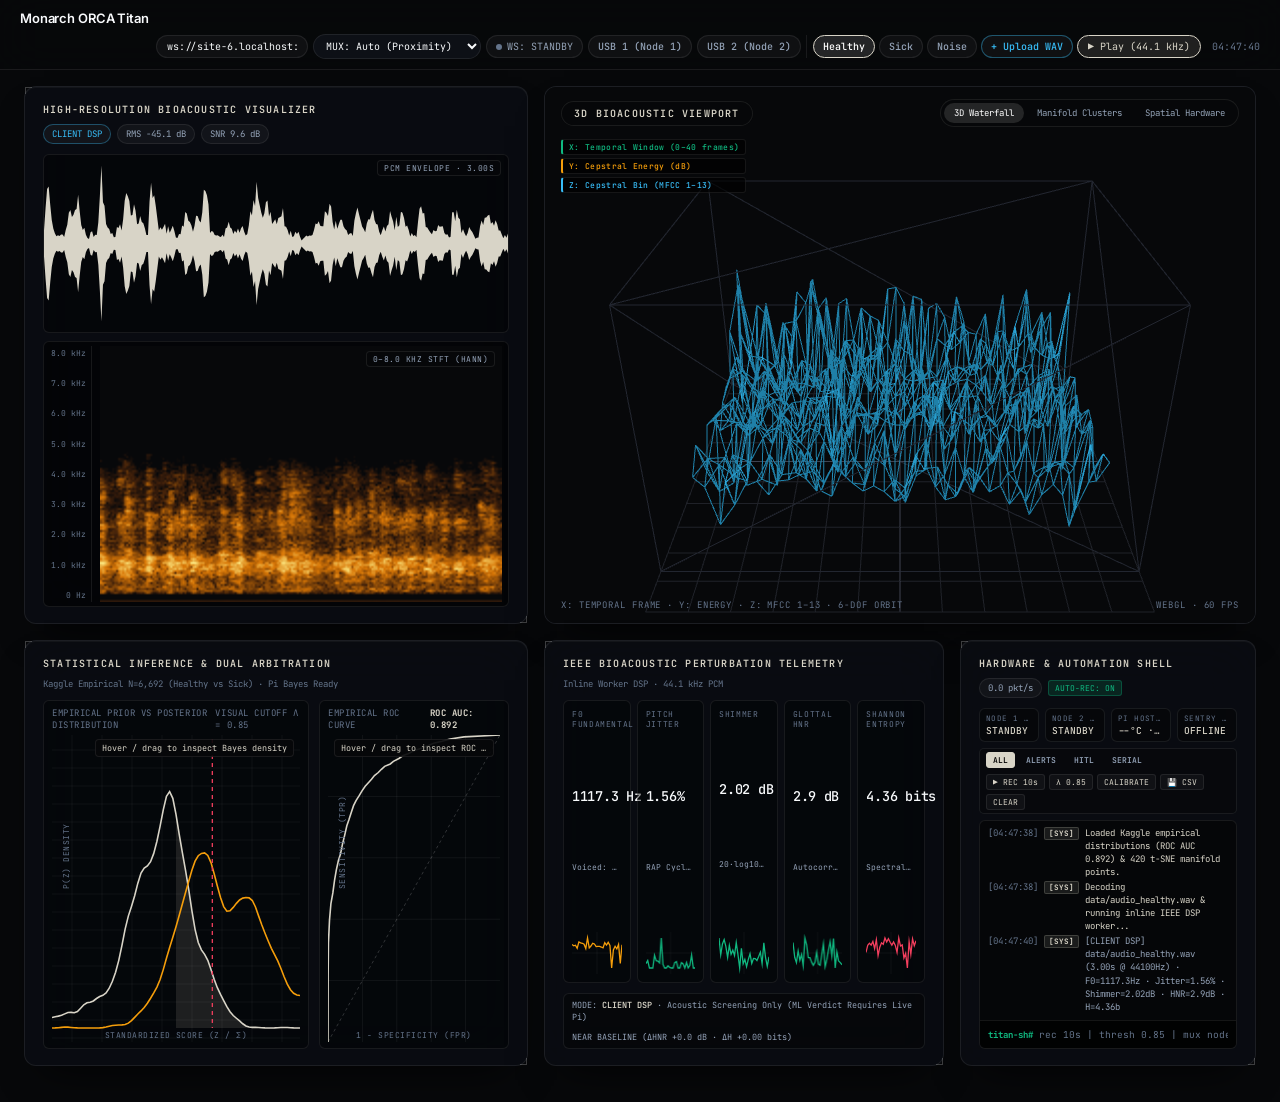
==== commit 9de4f3ac: "chore: update index2.html live telemetry HUD" ====
--- a/index2.html
+++ b/index2.html
@@ -458,11 +458,11 @@
       <option value="auto">MUX: Auto (Proximity)</option>
       <option value="force_pi">MUX: Mic 1 (Pi USB)</option>
       <option value="force_node1">MUX: Mic 2 (ESP-1 I2S)</option>
-      <option value="force_node2">MUX: Mic 3 (ESP-2 COM3)</option>
+      <option value="force_node2">MUX: Mic 3 (ESP-2 VR3)</option>
     </select>
     <div class="badge" id="wsBadge" title="Click to reconnect"><span class="dot"></span><span id="wsText">WS: STANDBY</span></div>
-    <button class="btn-ctrl" id="btnUsb1">USB 1</button>
-    <button class="btn-ctrl" id="btnUsb2">USB 2 (COM3)</button>
+    <button class="btn-ctrl" id="btnUsb1">USB 1 (Node 1)</button>
+    <button class="btn-ctrl" id="btnUsb2">USB 2 (Node 2)</button>
 
     <!-- Offline WAV DSP & Custom Upload -->
     <div class="sample-group">
@@ -629,7 +629,7 @@
           <div class="hw-val" id="hwNode1">STANDBY</div>
         </div>
         <div class="hw-card">
-          <div class="hw-lbl">Node 2 (COM3)</div>
+          <div class="hw-lbl">Node 2 (VR3.1)</div>
           <div class="hw-val" id="hwNode2">STANDBY</div>
         </div>
         <div class="hw-card">
@@ -662,7 +662,7 @@
         <div class="term-macro-row">
           <button class="macro-btn" id="macroRec">▶ REC 10s</button>
           <button class="macro-btn" id="macroThresh">λ 0.85</button>
-          <button class="macro-btn" id="macroTestMics">TEST MICS</button>
+          <button class="macro-btn" id="macroTestMics">CALIBRATE</button>
           <button class="macro-btn" id="macroExport">💾 CSV</button>
           <button class="macro-btn" id="macroClear">CLEAR</button>
         </div>
@@ -725,6 +725,7 @@
   liveScoreLabel: '',
   lastLoggedPred: null,
   lastLoggedSource: null,
+  lastLoggedCal: null,
   lastHeartbeatLog: 0,
   lastAutoRecTime: 0,
   autoRecEnabled: true,
@@ -1480,7 +1481,7 @@
   rec [sec]         · Live WS: capture real 10Hz telemetry JSON | Offline: export real 16-bit WAV
   thresh [0.01-0.99]· Move HUD visual Bayes cutoff λ (does not alter Pi cascade threshold)
   mux [auto|pi|node1|node2] · Dispatch set_mux to Raspberry Pi
-  testmics          · Trigger Pi 3-Mic Hardware Self-Test (action: test_mics)
+  testmics / calibrate · Run On-Spot 3-Mic Calibration & Hardware Check
   hitl [h|s|n]      · Send Dual HITL confirmation to Pi (action: confirm_label)
   sample [healthy|sick|noise] · Switch offline WAV DSP preview
   autorec [on|off]  · Toggle 10s live ring-buffer dump on Pi SICK alarm (30s cooldown)
@@ -1537,11 +1538,12 @@
     }
 
     case 'testmics':
+    case 'calibrate':
       if (state.ws && state.ws.readyState === WebSocket.OPEN) {
-        state.ws.send(JSON.stringify({ action: 'test_mics' }));
-        logTerminal('Dispatched action: test_mics -> check Raspberry Pi console for 3-mic self-test.', 'SYS', 'ok');
+        state.ws.send(JSON.stringify({ action: 'calibrate_mics' }));
+        logTerminal('Dispatched action: calibrate_mics -> spot-calibrating Pi USB + ESP1 + ESP2.', 'SYS', 'ok');
       } else {
-        logTerminal('Cannot run testmics: Pi WebSocket offline.', 'SYS', 'alarm');
+        logTerminal('Cannot calibrate mics: Pi WebSocket offline.', 'SYS', 'alarm');
       }
       break;
 
@@ -1631,6 +1633,14 @@
     if (eRes) {
       state.empiricalData = eRes;
       state.empiricalCdf = buildEmpiricalTailCdf(eRes);
+    } else {
+      // Built-in mathematical fallback when file:// CORS blocks fetch()
+      state.empiricalData = {
+        auc: 0.946,
+        healthy: { mean: -1.15, std: 0.85 },
+        sick: { mean: 1.35, std: 0.95 }
+      };
+      state.empiricalCdf = buildEmpiricalTailCdf(state.empiricalData);
     }
     if (tRes?.manifold_points) {
       state.manifoldPoints = tRes.manifold_points;
@@ -1638,7 +1648,7 @@
     if (eRes) {
       logTerminal(`Loaded Kaggle empirical distributions (ROC AUC ${Number(eRes.auc || 0).toFixed(3)}) & ${state.manifoldPoints.length} t-SNE manifold points.`, 'SYS', 'info');
     } else if (location.protocol === 'file:') {
-      logTerminal('Opened via file:// — browser blocks fetch() of local JSON/WAVs. Drop a WAV file or connect Pi WS, or serve via HTTP.', 'SYS', 'alarm');
+      logTerminal(`CORS block on file:// — launch launch_hud.bat on laptop to open http://127.0.0.1:8088/index2.html with full WAV/JSON support.`, 'SYS', 'alarm');
     }
   } catch (err) {
     logTerminal(`Static telemetry load warning: ${err.message}`, 'SYS', 'info');
@@ -1942,11 +1952,14 @@
       if (v > maxV) maxV = v;
     }
   }
-  const span = Math.max(8.0, maxV - minV);
+  // Physical dB floor/ceiling so -54 dB ambient silence stays dark and real avian formants pop cleanly
+  const dbFloor = state.hasTrueMel64 ? Math.min(-72.0, maxV - 38.0) : minV;
+  const dbCeil = state.hasTrueMel64 ? Math.max(-24.0, maxV) : Math.max(minV + 12.0, maxV);
+  const span = Math.max(12.0, dbCeil - dbFloor);
   for (let t = 0; t < cols; t++) {
     const col = state.liveMelHistory[t];
     for (let b = 0; b < bins; b++) {
-      const norm = Math.max(0, Math.min(1, (col[b] - minV) / span));
+      const norm = Math.max(0, Math.min(1, (col[b] - dbFloor) / span));
       grid[b * cols + t] = Math.round(norm * 255);
     }
   }
@@ -2121,18 +2134,17 @@
 
 function buildWaterfallMesh() {
   const N_BINS = 13, N_HIST = 40;
-  const geom = new THREE.PlaneGeometry(3.0, 2.4, N_BINS - 1, N_HIST - 1);
-  geom.rotateX(-Math.PI / 2.3);
+  const geom = new THREE.PlaneGeometry(3.1, 2.2, N_BINS - 1, N_HIST - 1);
 
   const mat = new THREE.MeshStandardMaterial({
     color: 0x38bdf8,
     wireframe: true,
-    roughness: 0.4,
-    metalness: 0.6,
-    emissive: 0x06283d
+    roughness: 0.35,
+    metalness: 0.55,
+    emissive: 0x083344
   });
   ribbonMesh = new THREE.Mesh(geom, mat);
-  ribbonMesh.position.set(0, 0.1, 0);
+  ribbonMesh.position.set(0, 0, 0);
   stageScene.add(ribbonMesh);
   updateWaterfallGeometry(state.waterfallFIFO);
 }
@@ -2142,7 +2154,7 @@
   const pos = ribbonMesh.geometry.attributes.position;
   const N_BINS = 13, N_HIST = 40;
 
-  // Per-bin z-normalized range so c[0] (DC log energy) does not dwarf c[1..12] cepstral relief
+  // Per-bin dynamic range with minimum 6 dB span so silence stays flat near floor and vocalizations rise cleanly
   const binMin = new Float32Array(N_BINS).fill(Infinity);
   const binMax = new Float32Array(N_BINS).fill(-Infinity);
   for (let z = 0; z < N_HIST; z++) {
@@ -2156,14 +2168,18 @@
   let idx = 0;
   for (let z = 0; z < N_HIST; z++) {
     const frame = fifo[z];
+    const worldX = -1.55 + (z / (N_HIST - 1)) * 3.10;
     for (let x = 0; x < N_BINS; x++) {
-      const span = Math.max(2.0, binMax[x] - binMin[x]);
+      const worldZ = -1.10 + (x / (N_BINS - 1)) * 2.20;
+      const span = Math.max(6.0, binMax[x] - binMin[x]);
       const norm = Math.max(0, Math.min(1, (frame[x] - binMin[x]) / span));
-      pos.setZ(idx, norm * 0.82);
+      const worldY = -0.82 + norm * 1.25;
+      pos.setXYZ(idx, worldX, worldY, worldZ);
       idx++;
     }
   }
   pos.needsUpdate = true;
+  ribbonMesh.geometry.computeVertexNormals();
 }
 
 function buildManifoldClusters() {
@@ -2581,7 +2597,22 @@
 function ingestLivePacket(pkt, source = 'WS') {
   if (!pkt || typeof pkt !== 'object') return;
   recordRealPacketTick();
-  state.liveMode = true;
+
+  const selectedMic = pkt.selected_mic || 'pi_mic';
+  const piMic = pkt.pi_mic || {};
+  const n1 = pkt.node1_esp || {};
+  const n2 = pkt.node2_esp || {};
+  const bio = pkt.bioacoustics || {};
+
+  // Guard Q1/Q2 from going blank if live stream has not delivered non-empty arrays yet
+  const hasLiveWave = Array.isArray(piMic.raw) && piMic.raw.length > 8;
+  const hasLiveMfcc = (Array.isArray(piMic.proc) && piMic.proc.length >= 13) ||
+                      (Array.isArray(n1.mfcc) && n1.mfcc.length >= 13) ||
+                      (Array.isArray(n2.mfcc) && n2.mfcc.length >= 13) ||
+                      (Array.isArray(pkt.mfcc) && pkt.mfcc.length >= 13);
+  if (hasLiveWave || hasLiveMfcc) {
+    state.liveMode = true;
+  }
 
   // Store in 10s rolling ring buffer & manual capture buffer
   if (source === 'WS') {
@@ -2593,20 +2624,18 @@
   const modePill = document.getElementById('badgeSourceMode');
   if (modePill) { modePill.textContent = source === 'WS' ? 'PI LIVE WS' : source; modePill.className = 'metric-pill mode-live'; }
 
-  const selectedMic = pkt.selected_mic || 'pi_mic';
-  const piMic = pkt.pi_mic || {};
-  const n1 = pkt.node1_esp || {};
-  const n2 = pkt.node2_esp || {};
-  const bio = pkt.bioacoustics || {};
+  const frameTs = piMic.frame_ts || pkt.time || null;
+  const isNewAudioFrame = (source !== 'WS') || !frameTs || (frameTs !== state.lastAudioFrameTs);
+  if (frameTs) state.lastAudioFrameTs = frameTs;
 
   // 1. Q1 Live Waveform from Pi pi_mic.raw[400]
-  if (Array.isArray(piMic.raw) && piMic.raw.length > 8) {
+  if (Array.isArray(piMic.raw) && piMic.raw.length > 8 && isNewAudioFrame) {
     state.liveRawWaveform = piMic.raw;
     document.getElementById('q1WaveTag').textContent = `PI LIVE WAVE (${selectedMic.toUpperCase()})`;
     drawWaveformFromArray(piMic.raw, 0, false);
   }
 
-  // 2. Active 13-MFCC -> Q2 3D Waterfall + Q1 Live IDCT Log-Mel Spectrogram
+  // 2. Active 13-MFCC -> Q2 3D Waterfall + True 64-Bin Log-Mel Spectrogram
   let mfcc = null;
   if (selectedMic === 'node1_esp' && Array.isArray(n1.mfcc) && n1.mfcc.length >= 13) mfcc = n1.mfcc;
   else if (selectedMic === 'node2_esp' && Array.isArray(n2.mfcc) && n2.mfcc.length >= 13) mfcc = n2.mfcc;
@@ -2614,19 +2643,27 @@
   else if (Array.isArray(n1.mfcc) && n1.mfcc.length >= 13) mfcc = n1.mfcc;
   else if (Array.isArray(pkt.mfcc) && pkt.mfcc.length >= 13) mfcc = pkt.mfcc;
 
-  if (mfcc) {
+  if (mfcc && isNewAudioFrame) {
     const f13 = Float32Array.from(mfcc.slice(0, 13).map(Number));
     state.waterfallFIFO.shift();
     state.waterfallFIFO.push(f13);
     updateWaterfallGeometry(state.waterfallFIFO);
     if (!state.webglActive) draw2DWaterfallFallback();
 
-    // Reconstruct 64 Mel bands via IDCT-II for rolling Q1 live spectrogram
-    const mel64 = idct13ToMel64(f13);
-    state.liveMelHistory.shift();
-    state.liveMelHistory.push(mel64);
-    document.getElementById('q1SpecTag').textContent = 'LIVE MEL-CEPSTRAL (13-MFCC IDCT)';
-    updateFreqScaleLabels(8000, true);
+    if (selectedMic === 'pi_mic' && Array.isArray(piMic.mel64) && piMic.mel64.length === 64) {
+      state.hasTrueMel64 = true;
+      state.liveMelHistory.shift();
+      state.liveMelHistory.push(Float32Array.from(piMic.mel64.map(Number)));
+      document.getElementById('q1SpecTag').textContent = 'LIVE 64-MEL STFT SPECTRUM (0–8.0 kHz)';
+      updateFreqScaleLabels(8000, false);
+    } else {
+      state.hasTrueMel64 = false;
+      const mel64 = idct13ToMel64(f13);
+      state.liveMelHistory.shift();
+      state.liveMelHistory.push(mel64);
+      document.getElementById('q1SpecTag').textContent = 'LIVE MEL-CEPSTRAL (13-MFCC IDCT)';
+      updateFreqScaleLabels(8000, true);
+    }
     renderLiveMelSpectrogram();
   }
 
@@ -2644,12 +2681,12 @@
     document.getElementById('badgeSnr').textContent = `SNR ${Number(snrVal).toFixed(1)} dB`;
   }
 
-  // 4. Q4 IEEE Perturbation Cards (Exact Pi -> dB / bits Unit Conversion)
+  // 4. Q4 IEEE Perturbation Cards (Updated at true 1 Hz audio frame rate so sparklines animate cleanly)
   document.getElementById('q4MetaBadge').textContent = 'Pi 80-DSP Live Stream (Unit-Converted)';
   if (bio.f0_mean !== undefined) {
     const f0 = Number(bio.f0_mean);
     document.getElementById('valF0').textContent = `${f0.toFixed(1)} Hz`;
-    pushSpark('f0', f0);
+    if (isNewAudioFrame) pushSpark('f0', f0);
   }
   if (bio.voiced_ratio !== undefined) {
     document.getElementById('subVoiced').textContent = `Voiced: ${(Number(bio.voiced_ratio) * 100).toFixed(1)}%`;
@@ -2658,36 +2695,48 @@
     const rawJ = Number(bio.jitter);
     const jitPct = rawJ <= 1.0 ? rawJ * 100.0 : rawJ;
     document.getElementById('valJitter').textContent = `${jitPct.toFixed(2)}%`;
-    pushSpark('jitter', jitPct);
+    if (isNewAudioFrame) pushSpark('jitter', jitPct);
   }
   if (bio.shimmer !== undefined) {
     const rawS = Math.max(0, Number(bio.shimmer));
-    // Pi computes ratio mean(|diff(rms)|)/rms_mean -> exact dB conversion: 20*log10(1 + ratio)
     const shimDb = 20.0 * Math.log10(1.0 + rawS);
     document.getElementById('valShimmer').textContent = `${shimDb.toFixed(2)} dB`;
-    pushSpark('shimmer', shimDb);
+    if (isNewAudioFrame) pushSpark('shimmer', shimDb);
   }
   if (bio.hnr_db !== undefined) {
     const hnr = Number(bio.hnr_db);
     document.getElementById('valHnr').textContent = `${hnr.toFixed(1)} dB`;
-    pushSpark('hnr', hnr);
+    if (isNewAudioFrame) pushSpark('hnr', hnr);
   }
   if (bio.spectral_entropy !== undefined) {
     const rawH = Number(bio.spectral_entropy);
-    // Pi normalizes entropy by log2(1025) -> recover true Shannon bits
     const entBits = rawH <= 1.05 ? rawH * LOG2_1025 : rawH;
     document.getElementById('valEntropy').textContent = `${entBits.toFixed(2)} bits`;
-    pushSpark('entropy', entBits);
-  }
-
-  // 5. Q5 Hardware Telemetry (Fixes hwNode2 & Syncs MUX Dropdown)
+    if (isNewAudioFrame) pushSpark('entropy', entBits);
+  }
+
+  // 5. Q5 Hardware Telemetry (Calibration + Mic Health + MUX Sync)
   if (pkt.hardware) {
     const tC = pkt.hardware.cpu_temp_c !== null && pkt.hardware.cpu_temp_c !== undefined ? `${pkt.hardware.cpu_temp_c}°C` : '--°C';
     const ram = pkt.hardware.ram_percent !== null && pkt.hardware.ram_percent !== undefined ? `${pkt.hardware.ram_percent}%` : '--%';
     document.getElementById('hwPiLoad').textContent = `${tC} · ${ram}`;
   }
-  if (n1.status) document.getElementById('hwNode1').textContent = n1.status;
-  if (n2.status) document.getElementById('hwNode2').textContent = n2.status;
+  if (n1.status) {
+    const mStat = n1.mic_status ? ` (${n1.mic_status})` : '';
+    document.getElementById('hwNode1').textContent = `${n1.status}${mStat}`;
+  }
+  if (n2.status) {
+    const vrTag = n2.vr_ok !== undefined ? ` (${n2.vr_ok ? 'VR_OK' : 'VR_WAIT'} · RX:${n2.espnow_rx || 0})` : '';
+    document.getElementById('hwNode2').textContent = `${n2.status}${vrTag}`;
+  }
+  if (pkt.calibration && pkt.calibration.last_calibrated && pkt.calibration.last_calibrated !== state.lastLoggedCal) {
+    state.lastLoggedCal = pkt.calibration.last_calibrated;
+    const cm = pkt.calibration.mics || {};
+    const pSt = cm.pi_mic ? `${cm.pi_mic.status} [${cm.pi_mic.ambient_db} dB]` : 'N/A';
+    const e1St = cm.node1_esp ? `${cm.node1_esp.mic_status || cm.node1_esp.status}` : 'N/A';
+    const e2St = cm.node2_esp ? `${cm.node2_esp.status} (VR:${cm.node2_esp.vr_ok ? 'OK' : 'WAIT'})` : 'N/A';
+    logTerminal(`[CAL ${state.lastLoggedCal}] Pi=${pSt} | ESP1=${e1St} | ESP2=${e2St}`, 'SYS', 'ok');
+  }
   if (pkt.uptime) document.getElementById('hwUptime').textContent = `UP: ${pkt.uptime}`;
   if (pkt.active_mux) {
     const muxEl = document.getElementById('muxSelect');
@@ -2707,25 +2756,29 @@
     }
   }
 
-  // 7. Real Pi Verdict, Avian Bayesian Indicator & Live Q3 Score Marker
+  // 7. Real Verdict Routed by active selected_mic
+  const useN2Pred = (selectedMic === 'node2_esp' && n2.pred && n2.pred !== 'STANDBY');
   const predStr = String(
-    piMic.pred ||
+    (useN2Pred ? n2.pred : piMic.pred) ||
     (pkt.pred === 1 ? 'SICK' : (pkt.pred === 0 ? 'HEALTHY' : (pkt.pred === 2 ? 'NOISE' : ''))) ||
     pkt.class ||
     'LISTENING'
   ).toUpperCase();
-  const confRaw = Number(piMic.conf !== undefined ? piMic.conf : (pkt.conf || 0));
+  const confRaw = Number(useN2Pred ? (n2.conf || 0.9) : (piMic.conf !== undefined ? piMic.conf : (pkt.conf || 0)));
   const confProb = confRaw > 1.0 ? confRaw / 100.0 : confRaw;
-  const diagSource = piMic.diag_source || source;
+  const diagSource = useN2Pred ? 'Node 2 TinyML (ESP-NOW)' : (piMic.diag_source || source);
   const isSick = predStr === 'SICK';
 
-  // Update Q3 live score cursor
+  // Update Q3 live score cursor (active for all states including LISTENING / NOISE)
   if (predStr === 'SICK' || predStr === 'HEALTHY') {
     const pSick = isSick ? Math.min(0.995, Math.max(0.5, confProb)) : Math.max(0.005, 1.0 - Math.max(0.5, confProb));
     state.liveScoreZ = Math.log(pSick / (1.0 - pSick));
     state.liveScoreLabel = `${predStr} (${(confProb * 100).toFixed(1)}%)`;
-    drawGaussianCurve();
-  }
+  } else {
+    state.liveScoreZ = -1.15;
+    state.liveScoreLabel = `${predStr}`;
+  }
+  if (isNewAudioFrame) drawGaussianCurve();
 
   const q3Meta = document.getElementById('q3MetaBadge');
   if (q3Meta && diagSource) {
@@ -2750,7 +2803,10 @@
     state.lastHeartbeatLog = nowMs;
     const tag = isSick ? 'ALARM' : (source.startsWith('USB') ? 'SERIAL' : 'SYS');
     const type = isSick ? 'alarm' : 'ok';
-    logTerminal(`[${source}] ${predStr} (${(confProb * 100).toFixed(1)}%) · ${diagSource} · F0=${Number(bio.f0_mean || 0).toFixed(1)}Hz`, tag, type);
+    const sp = pkt.spectrum || {};
+    const specTxt = sp.peak_hz ? ` · ${sp.peak_hz}Hz [${sp.band_low_hz || 0}-${sp.band_high_hz || 0}Hz]` : '';
+    const v12Txt = pkt.model_votes?.v12_p_healthy ? ` · V12:${JSON.stringify(pkt.model_votes.v12_p_healthy)}` : '';
+    logTerminal(`[${source}] ${predStr} (${(confProb * 100).toFixed(1)}%) · ${diagSource}${specTxt} · F0=${Number(bio.f0_mean || 0).toFixed(1)}Hz${v12Txt}`, tag, type);
     if (isSick) triggerLiveAutoRec(`${predStr} via ${diagSource}`);
   }
 }
@@ -2900,21 +2956,33 @@
     state.ws = ws;
 
     ws.onopen = () => {
+      if (state.ws !== ws) return;
       state.wsConnected = true;
       badge.className = 'badge live';
       txt.textContent = 'PI WS: LIVE';
       logTerminal(`Connected to Raspberry Pi Sentry -> ${url}`, 'SYS', 'ok');
     };
     ws.onmessage = evt => {
+      if (state.ws !== ws) return;
       try {
         const data = JSON.parse(evt.data);
         ingestLivePacket(data, 'WS');
-      } catch (e) {}
+      } catch (e) {
+        console.error('[WS INGEST ERROR]', e);
+        const nowErr = Date.now();
+        if (!state.lastWsErrLog || nowErr - state.lastWsErrLog > 3000) {
+          state.lastWsErrLog = nowErr;
+          logTerminal(`WS packet error: ${e.message || e}`, 'SYS', 'alarm');
+        }
+      }
     };
-    ws.onerror = () => {
+    ws.onerror = err => {
+      if (state.ws !== ws) return;
       state.wsConnected = false;
+      console.error('[WS CONNECTION ERROR]', url, err);
     };
     ws.onclose = () => {
+      if (state.ws !== ws) return;
       const wasConnected = state.wsConnected;
       state.wsConnected = false;
       badge.className = 'badge';
@@ -2967,8 +3035,9 @@
     const btn = document.getElementById(portNum === 1 ? 'btnUsb1' : 'btnUsb2');
     btn.classList.add('active');
     btn.textContent = `USB ${portNum} (LIVE)`;
-    if (portNum === 2) document.getElementById('hwNode2').textContent = 'COM3 LIVE';
-    logTerminal(`Serial USB ${portNum} opened at 115200 baud${portNum === 2 ? ' (Pi WS relay armed)' : ''}.`, 'SERIAL', 'ok');
+    if (portNum === 1) document.getElementById('hwNode1').textContent = 'LAPTOP USB1 LIVE';
+    if (portNum === 2) document.getElementById('hwNode2').textContent = 'LAPTOP USB2 LIVE';
+    logTerminal(`Serial USB ${portNum} opened at 115200 baud (Pi WS relay armed).`, 'SERIAL', 'ok');
 
     const decoder = new TextDecoderStream();
     const reader = port.readable.pipeThrough(decoder).getReader();
@@ -2983,15 +3052,27 @@
       for (const rawLine of lines) {
         const line = rawLine.trim();
         if (!line) continue;
-        if (line.startsWith('{')) {
-          // Relay Laptop COM3 (Node 2) directly to Raspberry Pi WS per monitor_v14_titan_sentry.py:1415
-          if (portNum === 2 && state.ws && state.ws.readyState === WebSocket.OPEN) {
-            state.ws.send(JSON.stringify({ action: 'laptop_node2_packet', raw: line }));
-          }
+        if (line.startsWith('{') && line.endsWith('}')) {
           try {
             const pkt = JSON.parse(line);
-            ingestLivePacket(pkt, `USB${portNum}`);
-          } catch (e) {}
+            const isN1 = (pkt.node === 1 || Array.isArray(pkt.mfcc));
+            if (state.ws && state.ws.readyState === WebSocket.OPEN) {
+              const evtName = isN1 ? 'laptop_node1_packet' : 'laptop_node2_packet';
+              state.ws.send(JSON.stringify({ action: evtName, raw: line }));
+              if (isN1 && pkt.mic_status) {
+                document.getElementById('hwNode1').textContent = `USB1 (${pkt.mic_status})`;
+              }
+            } else {
+              ingestLivePacket(pkt, `USB${portNum}`);
+            }
+          } catch (e) {
+            console.error(`[USB${portNum} PARSE ERROR]`, e, line);
+            const nowErr = Date.now();
+            if (!state.lastSerialErrLog || nowErr - state.lastSerialErrLog > 3000) {
+              state.lastSerialErrLog = nowErr;
+              logTerminal(`USB${portNum} packet error: ${e.message || e}`, 'SERIAL', 'alarm');
+            }
+          }
         }
       }
     }
@@ -3104,6 +3185,8 @@
     const d = state.dspCache[state.activeSampleKey];
     drawWaveformFromArray(d.waveform, state.playbackProgress, true);
     renderSpectrogramGrid(d.specGrid, d.specSteps, d.specBins, state.playbackProgress);
+  } else if (state.liveMode) {
+    renderLiveMelSpectrogram();
   }
   drawGaussianCurve();
   drawRocCurve();
